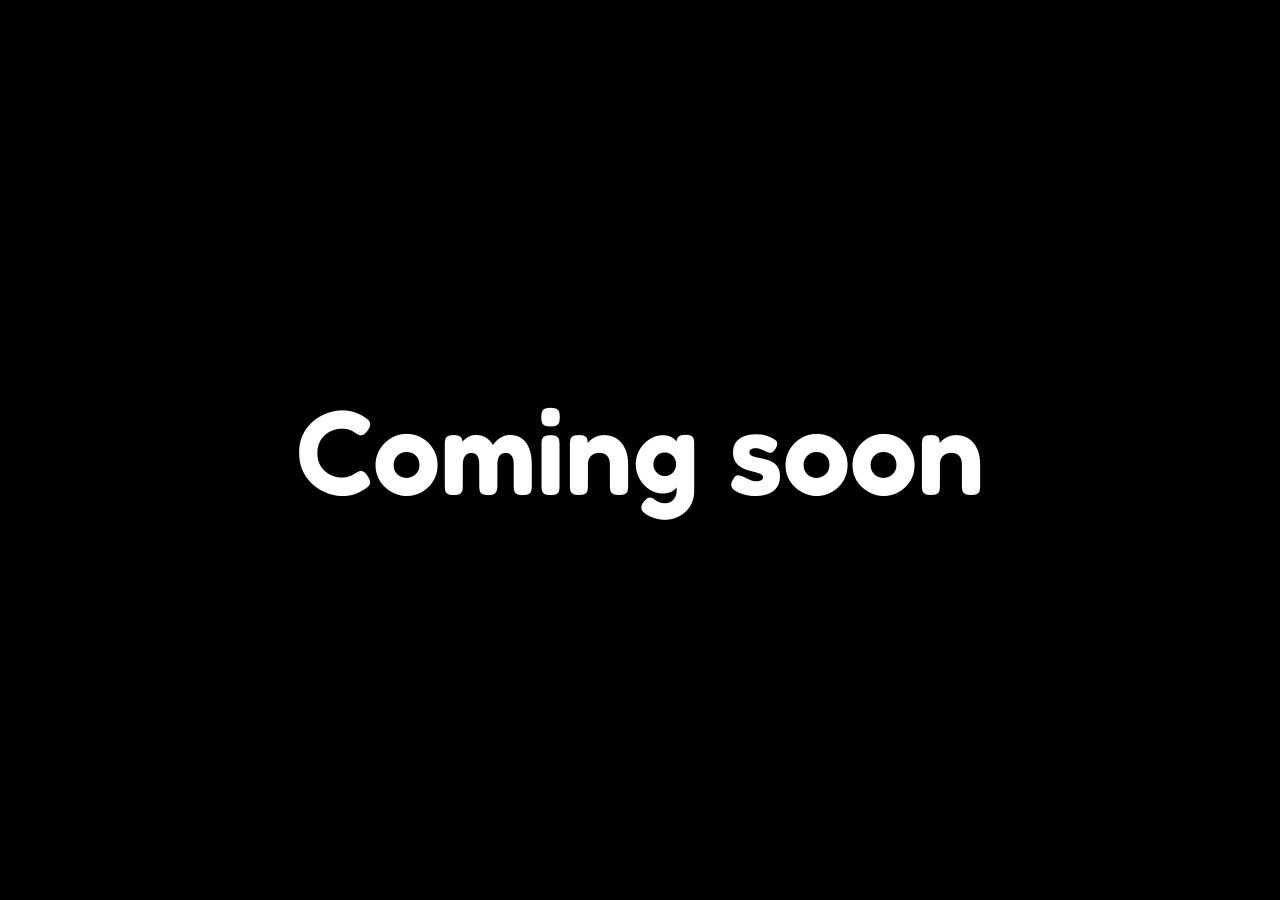
==== index.html @ 3bf6310f "Coming soon page and the privacy policy Co-Authored-By: Claude Opus 5.5 (1M context) <noreply@anthro" ====
<!doctype html>
<html lang="en">
<head>
  <meta charset="utf-8">
  <meta name="viewport" content="width=device-width, initial-scale=1">
  <meta name="robots" content="noindex">
  <title>Coming soon</title>
  <style>
    @font-face { font-family: "Fredoka"; font-weight: 600; font-display: swap; src: url("/fonts/fredoka-600.woff") format("woff"); }
    html, body { height: 100%; margin: 0; }
    body { display: flex; align-items: center; justify-content: center; padding: 16px; box-sizing: border-box; background: #000; color: #fff; }
    h1 { margin: 0; font: 600 clamp(40px, 11vw, 120px)/1.1 "Fredoka", system-ui, -apple-system, sans-serif; text-align: center; }
  </style>
</head>
<body>
  <h1>Coming soon</h1>
</body>
</html>
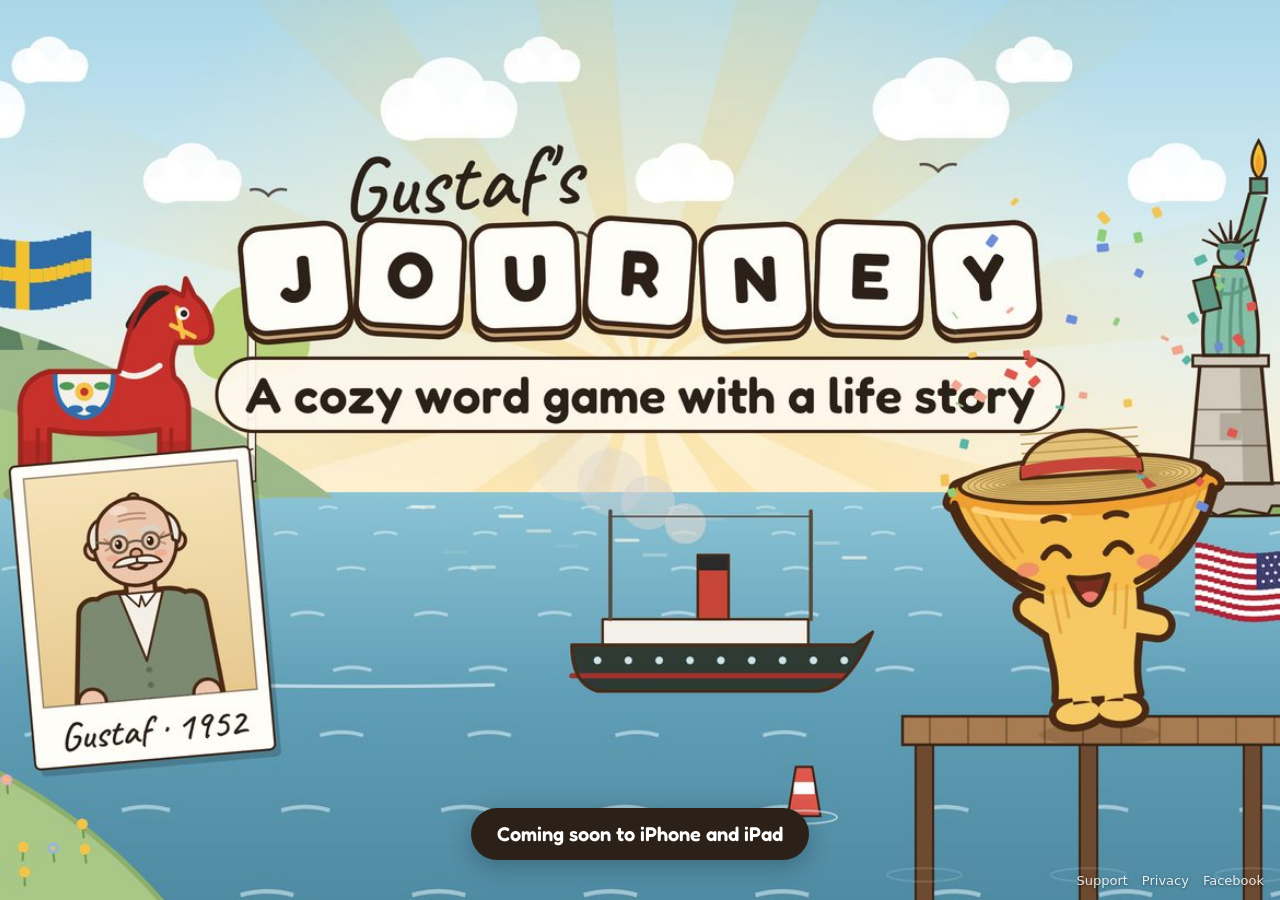
==== commit d9d46b2f: "The real home page, support page and app-ads.txt; open to search engines - Home: the game's world wi" ====
--- a/index.html
+++ b/index.html
@@ -2,17 +2,52 @@
 <html lang="en">
 <head>
   <meta charset="utf-8">
-  <meta name="viewport" content="width=device-width, initial-scale=1">
-  <meta name="robots" content="noindex">
-  <title>Coming soon</title>
+  <meta name="viewport" content="width=device-width, initial-scale=1, viewport-fit=cover">
+  <title>Gustaf's Journey</title>
+  <meta name="description" content="A cozy word game with a life story. Follow Gustaf from Sweden to America, one crossword at a time.">
+  <meta property="og:title" content="Gustaf's Journey">
+  <meta property="og:description" content="A cozy word game with a life story.">
+  <meta property="og:image" content="https://gustafsjourney.com/world-1920.jpg">
+  <meta property="og:url" content="https://gustafsjourney.com/">
+  <meta name="theme-color" content="#A9D6E8">
+  <link rel="icon" type="image/png" href="/favicon.png">
+  <link rel="apple-touch-icon" href="/apple-touch-icon.png">
   <style>
     @font-face { font-family: "Fredoka"; font-weight: 600; font-display: swap; src: url("/fonts/fredoka-600.woff") format("woff"); }
-    html, body { height: 100%; margin: 0; }
-    body { display: flex; align-items: center; justify-content: center; padding: 16px; box-sizing: border-box; background: #000; color: #fff; }
-    h1 { margin: 0; font: 600 clamp(40px, 11vw, 120px)/1.1 "Fredoka", system-ui, -apple-system, sans-serif; text-align: center; }
+    :root { --sky: #A9D6E8; --water: #4F8BA3; }
+    html, body { height: 100%; margin: 0; overflow: hidden; }
+    body { background: linear-gradient(var(--sky) 0%, var(--sky) 30%, var(--water) 70%, var(--water) 100%); font-family: system-ui, -apple-system, sans-serif; }
+    .visually-hidden { position: absolute; width: 1px; height: 1px; overflow: hidden; clip: rect(0 0 0 0); white-space: nowrap; }
+    /* The whole journey in one picture: Sweden, the crossing, New York. It drifts slowly across. */
+    .world { position: absolute; inset: 0; width: 100%; height: 100%; object-fit: cover; object-position: 50% 50%; animation: tour 48s ease-in-out infinite; }
+    @keyframes tour {
+      0%, 18% { object-position: 50% 50%; }
+      38%, 52% { object-position: 88% 50%; }
+      72%, 86% { object-position: 12% 50%; }
+      100% { object-position: 50% 50%; }
+    }
+    .store { position: absolute; left: 50%; bottom: max(32px, calc(env(safe-area-inset-bottom) + 20px)); transform: translateX(-50%); display: block; line-height: 0; border-radius: 12px; box-shadow: 0 6px 24px rgba(0, 0, 0, 0.25); transition: transform 0.2s; }
+    .store:hover { transform: translateX(-50%) scale(1.04); }
+    .store img { height: 60px; width: auto; }
+    /* Until launch day the App Store badge waits in the repo; this pill stands in its place. */
+    .soon { position: absolute; left: 50%; bottom: max(40px, calc(env(safe-area-inset-bottom) + 28px)); transform: translateX(-50%); margin: 0; padding: 14px 26px; border-radius: 999px; background: #2B2118; color: #fff; font: 600 20px/1.2 "Fredoka", system-ui, -apple-system, sans-serif; white-space: nowrap; box-shadow: 0 6px 24px rgba(0, 0, 0, 0.25); }
+    .links { position: absolute; right: 16px; bottom: max(12px, env(safe-area-inset-bottom)); display: flex; gap: 14px; }
+    .links a { color: #fff; font-size: 13px; text-decoration: none; text-shadow: 0 1px 3px rgba(0, 0, 0, 0.5); opacity: 0.85; }
+    .links a:hover { opacity: 1; text-decoration: underline; }
+    /* On a phone held upright, the picture is a band across the middle, sized so the whole title fits, fading into the sky above and the sea below. */
+    @media (max-aspect-ratio: 1/1) {
+      .world { top: 18svh; height: min(64svh, 100vw); inset-inline: 0; bottom: auto; -webkit-mask-image: linear-gradient(transparent, #000 8%, #000 90%, transparent); mask-image: linear-gradient(transparent, #000 8%, #000 90%, transparent); }
+      .soon { font-size: 18px; padding: 12px 22px; }
+      .links { left: 0; right: 0; justify-content: center; }
+    }
+    @media (prefers-reduced-motion: reduce) { .world { animation: none; } }
   </style>
 </head>
 <body>
-  <h1>Coming soon</h1>
+  <h1 class="visually-hidden">Gustaf's Journey: a cozy word game with a life story</h1>
+  <img class="world" src="world-1920.jpg" srcset="world-1920.jpg 1920w, world-3840.jpg 3840w" sizes="(max-aspect-ratio: 1/1) 300vw, 100vw"
+    alt="Gustaf's Journey: Kantis the chanterelle on a New York pier, Gustaf's photograph, a red Dala horse and the Swedish flag, and a steamer crossing to America">
+  <p class="soon">Coming soon to iPhone and iPad</p>
+  <nav class="links"><a href="/support/">Support</a><a href="/privacy/">Privacy</a><a href="https://www.facebook.com/gustafsjourney">Facebook</a></nav>
 </body>
 </html>
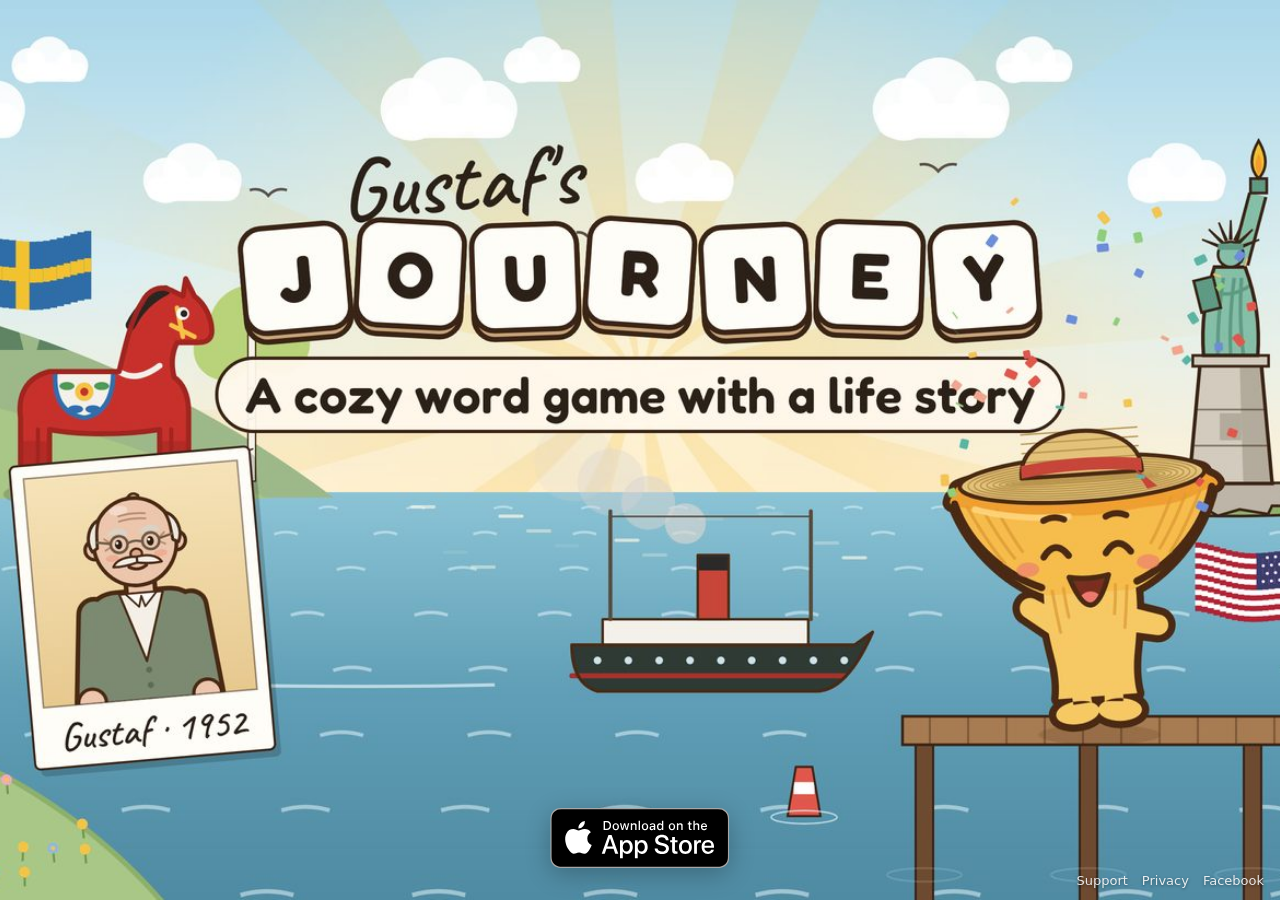
==== commit c78ee5fe: "Launch: App Store badge instead of "Coming soon" Co-Authored-By: Claude Opus 5.5 <noreply@anthropic." ====
--- a/index.html
+++ b/index.html
@@ -10,6 +10,7 @@
   <meta property="og:image" content="https://gustafsjourney.com/world-1920.jpg">
   <meta property="og:url" content="https://gustafsjourney.com/">
   <meta name="theme-color" content="#A9D6E8">
+  <meta name="apple-itunes-app" content="app-id=6825813658">
   <link rel="icon" type="image/png" href="/favicon.png">
   <link rel="apple-touch-icon" href="/apple-touch-icon.png">
   <style>
@@ -18,36 +19,30 @@
     html, body { height: 100%; margin: 0; overflow: hidden; }
     body { background: linear-gradient(var(--sky) 0%, var(--sky) 30%, var(--water) 70%, var(--water) 100%); font-family: system-ui, -apple-system, sans-serif; }
     .visually-hidden { position: absolute; width: 1px; height: 1px; overflow: hidden; clip: rect(0 0 0 0); white-space: nowrap; }
-    /* The whole journey in one picture: Sweden, the crossing, New York. It drifts slowly across. */
-    .world { position: absolute; inset: 0; width: 100%; height: 100%; object-fit: cover; object-position: 50% 50%; animation: tour 48s ease-in-out infinite; }
-    @keyframes tour {
-      0%, 18% { object-position: 50% 50%; }
-      38%, 52% { object-position: 88% 50%; }
-      72%, 86% { object-position: 12% 50%; }
-      100% { object-position: 50% 50%; }
-    }
+    /* The whole journey in one still picture: Sweden, the crossing, New York. The title, Gustaf's
+       photograph and Kantis sit between x 780 and 2960 of its 3840 px, so that part always shows. */
+    .world { position: absolute; inset: 0; width: 100%; height: 100%; object-fit: cover; object-position: 50% 50%; }
     .store { position: absolute; left: 50%; bottom: max(32px, calc(env(safe-area-inset-bottom) + 20px)); transform: translateX(-50%); display: block; line-height: 0; border-radius: 12px; box-shadow: 0 6px 24px rgba(0, 0, 0, 0.25); transition: transform 0.2s; }
     .store:hover { transform: translateX(-50%) scale(1.04); }
     .store img { height: 60px; width: auto; }
-    /* Until launch day the App Store badge waits in the repo; this pill stands in its place. */
-    .soon { position: absolute; left: 50%; bottom: max(40px, calc(env(safe-area-inset-bottom) + 28px)); transform: translateX(-50%); margin: 0; padding: 14px 26px; border-radius: 999px; background: #2B2118; color: #fff; font: 600 20px/1.2 "Fredoka", system-ui, -apple-system, sans-serif; white-space: nowrap; box-shadow: 0 6px 24px rgba(0, 0, 0, 0.25); }
     .links { position: absolute; right: 16px; bottom: max(12px, env(safe-area-inset-bottom)); display: flex; gap: 14px; }
     .links a { color: #fff; font-size: 13px; text-decoration: none; text-shadow: 0 1px 3px rgba(0, 0, 0, 0.5); opacity: 0.85; }
     .links a:hover { opacity: 1; text-decoration: underline; }
-    /* On a phone held upright, the picture is a band across the middle, sized so the whole title fits, fading into the sky above and the sea below. */
-    @media (max-aspect-ratio: 1/1) {
-      .world { top: 18svh; height: min(64svh, 100vw); inset-inline: 0; bottom: auto; -webkit-mask-image: linear-gradient(transparent, #000 8%, #000 90%, transparent); mask-image: linear-gradient(transparent, #000 8%, #000 90%, transparent); }
-      .soon { font-size: 18px; padding: 12px 22px; }
+    /* On narrower screens (phones, upright tablets, 4:3) the picture becomes a band across the middle,
+       just tall enough for that part to fit the width, fading into the sky above and the sea below. */
+    @media (max-aspect-ratio: 132/100) {
+      .world { top: max(12px, calc(50svh - 38vw - 36px)); height: 76vw; inset-inline: 0; bottom: auto; object-position: 47% 50%; -webkit-mask-image: linear-gradient(transparent, #000 8%, #000 90%, transparent); mask-image: linear-gradient(transparent, #000 8%, #000 90%, transparent); }
+      .store { bottom: max(44px, calc(env(safe-area-inset-bottom) + 32px)); }
+      .store img { height: 54px; }
       .links { left: 0; right: 0; justify-content: center; }
     }
-    @media (prefers-reduced-motion: reduce) { .world { animation: none; } }
   </style>
 </head>
 <body>
   <h1 class="visually-hidden">Gustaf's Journey: a cozy word game with a life story</h1>
-  <img class="world" src="world-1920.jpg" srcset="world-1920.jpg 1920w, world-3840.jpg 3840w" sizes="(max-aspect-ratio: 1/1) 300vw, 100vw"
+  <img class="world" src="world-1920.jpg" srcset="world-1920.jpg 1920w, world-3840.jpg 3840w" sizes="(max-aspect-ratio: 132/100) 175vw, 100vw"
     alt="Gustaf's Journey: Kantis the chanterelle on a New York pier, Gustaf's photograph, a red Dala horse and the Swedish flag, and a steamer crossing to America">
-  <p class="soon">Coming soon to iPhone and iPad</p>
+  <a class="store" href="https://apps.apple.com/app/gustafs-journey-word-game/id6825813658"><img src="app-store-badge.svg" alt="Download on the App Store"></a>
   <nav class="links"><a href="/support/">Support</a><a href="/privacy/">Privacy</a><a href="https://www.facebook.com/gustafsjourney">Facebook</a></nav>
 </body>
 </html>
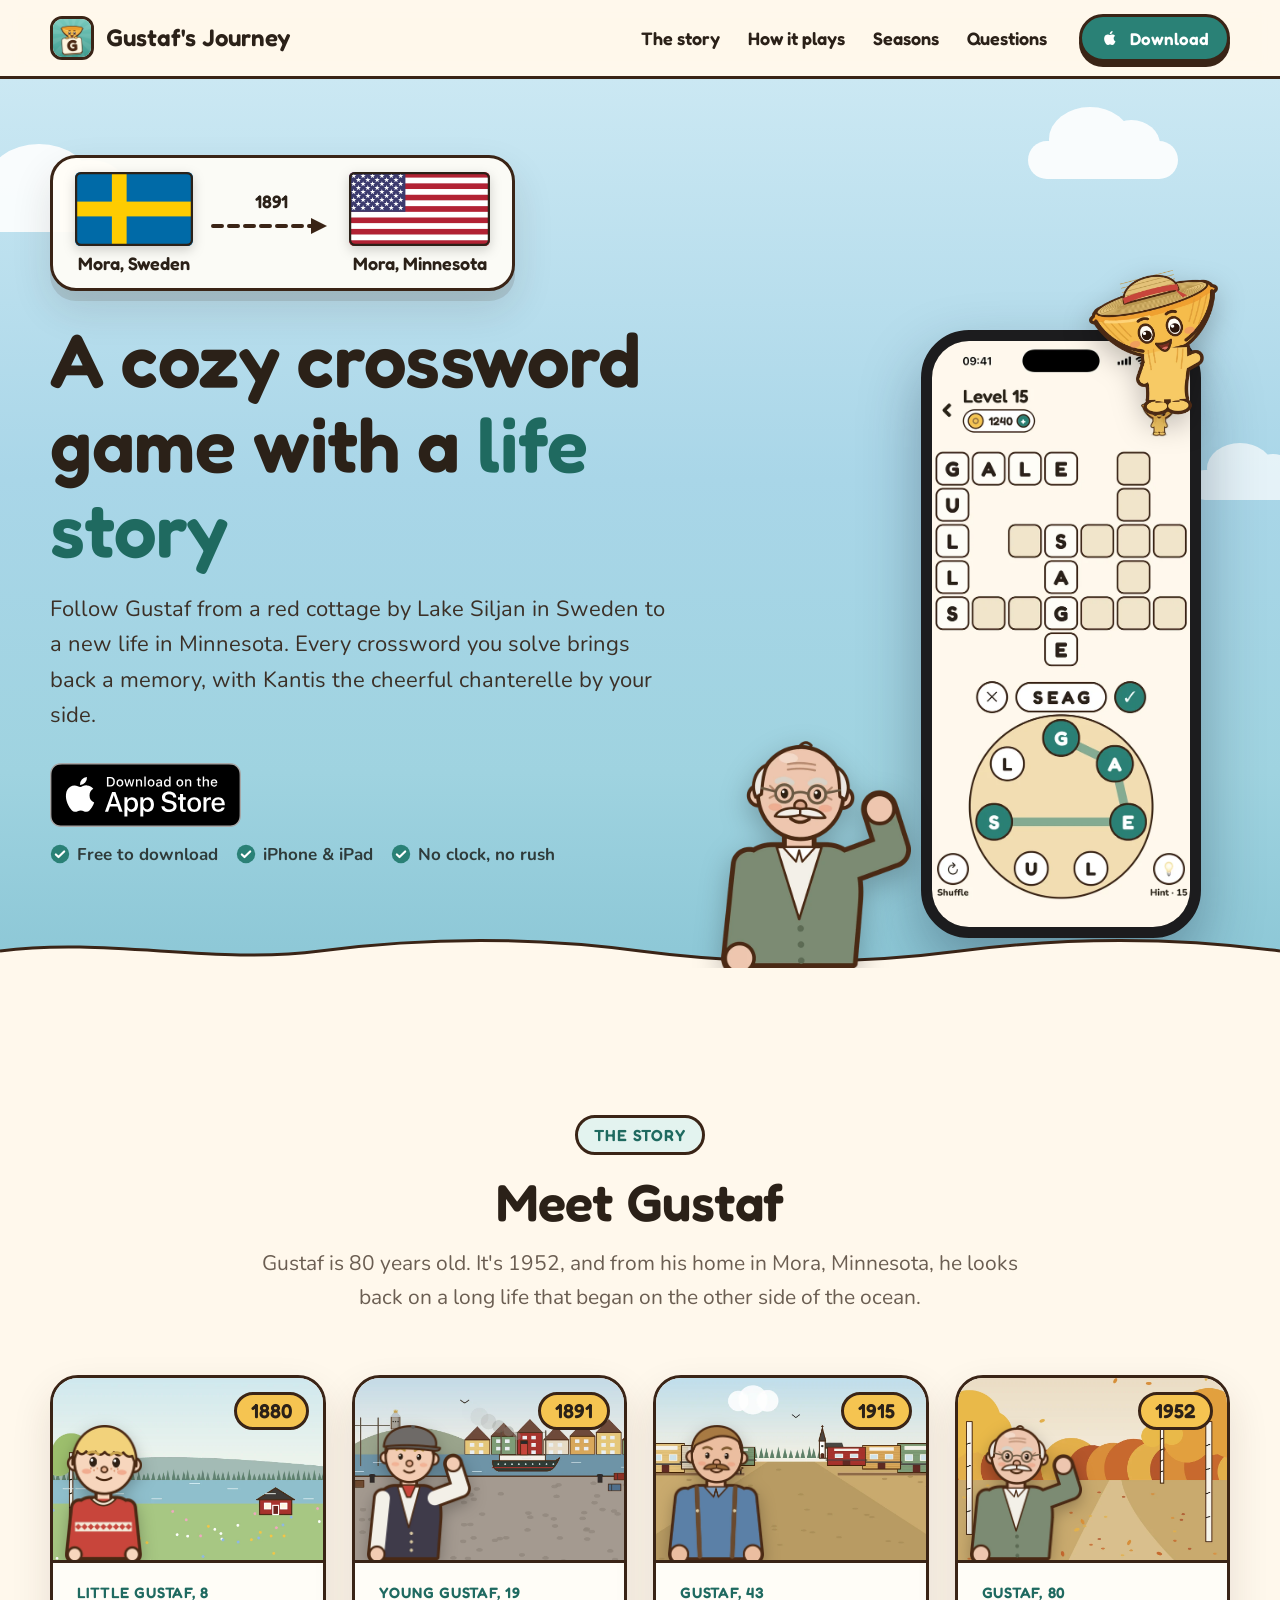
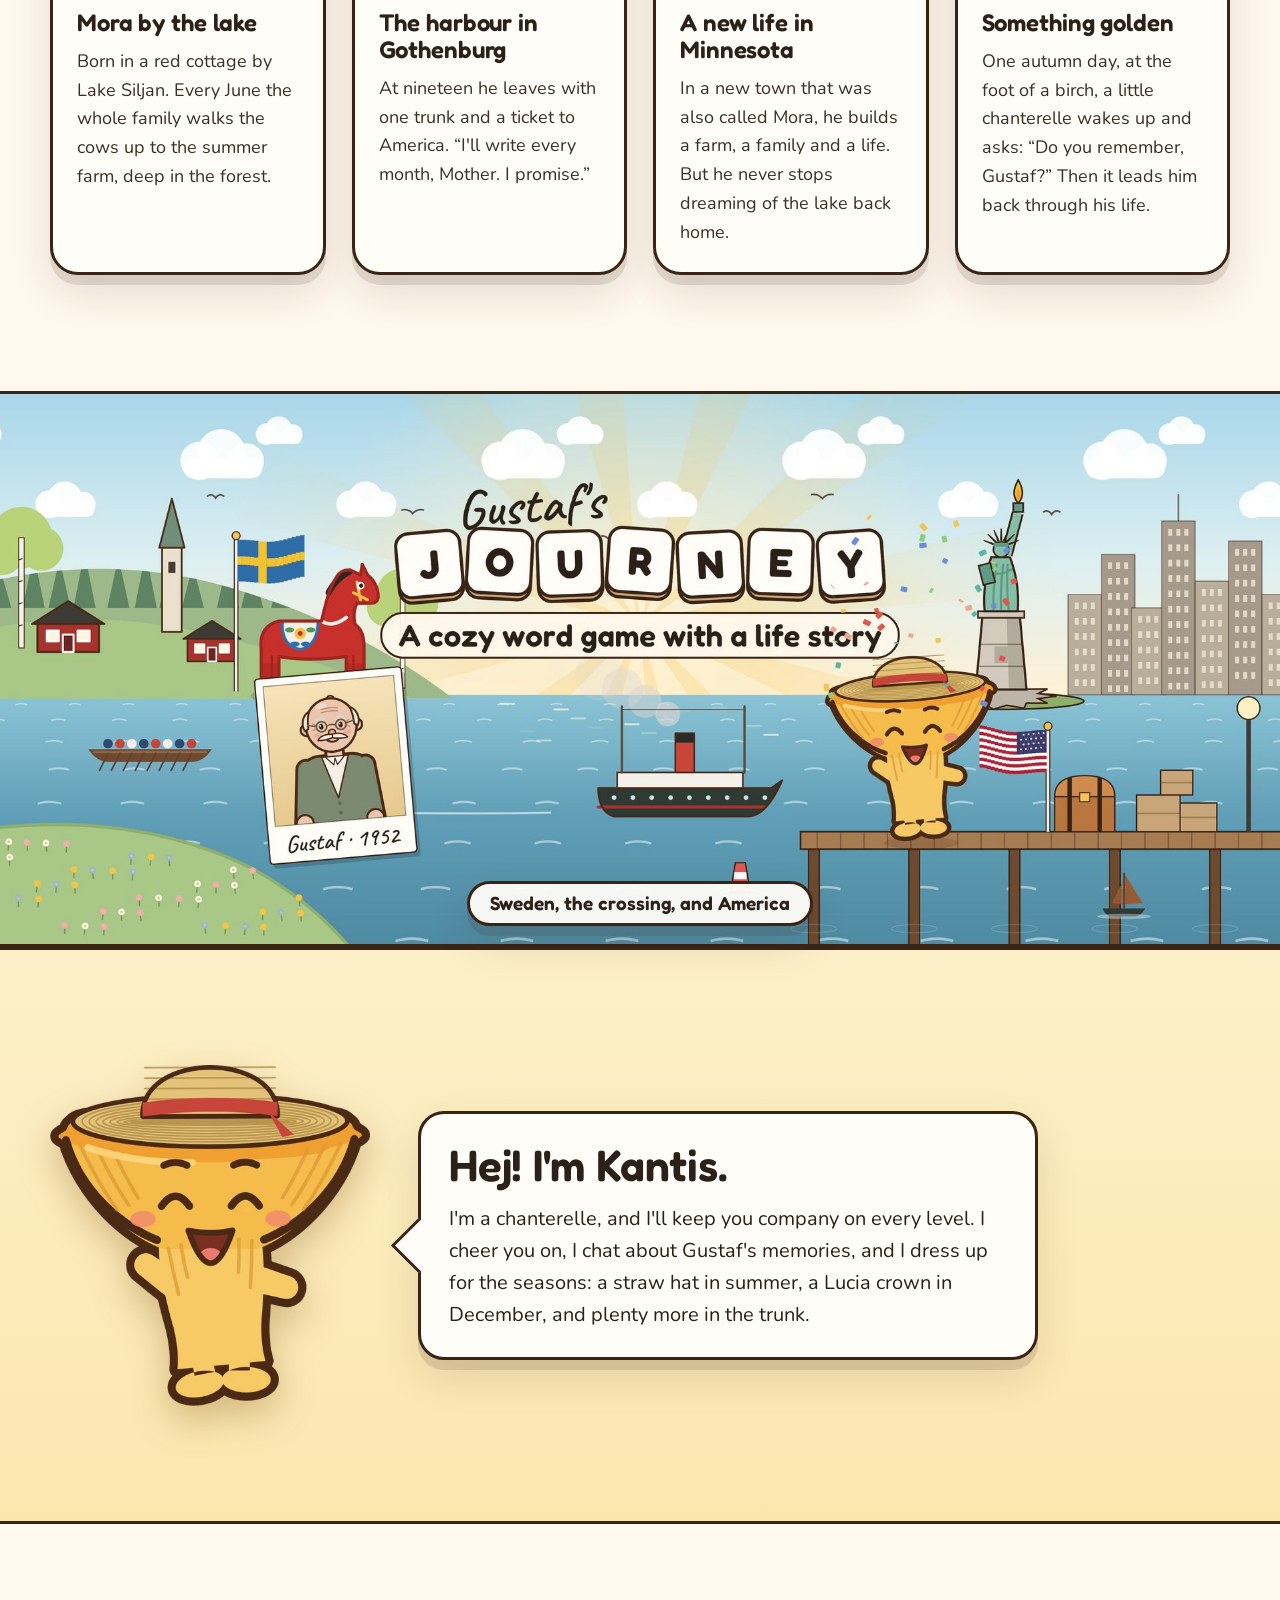
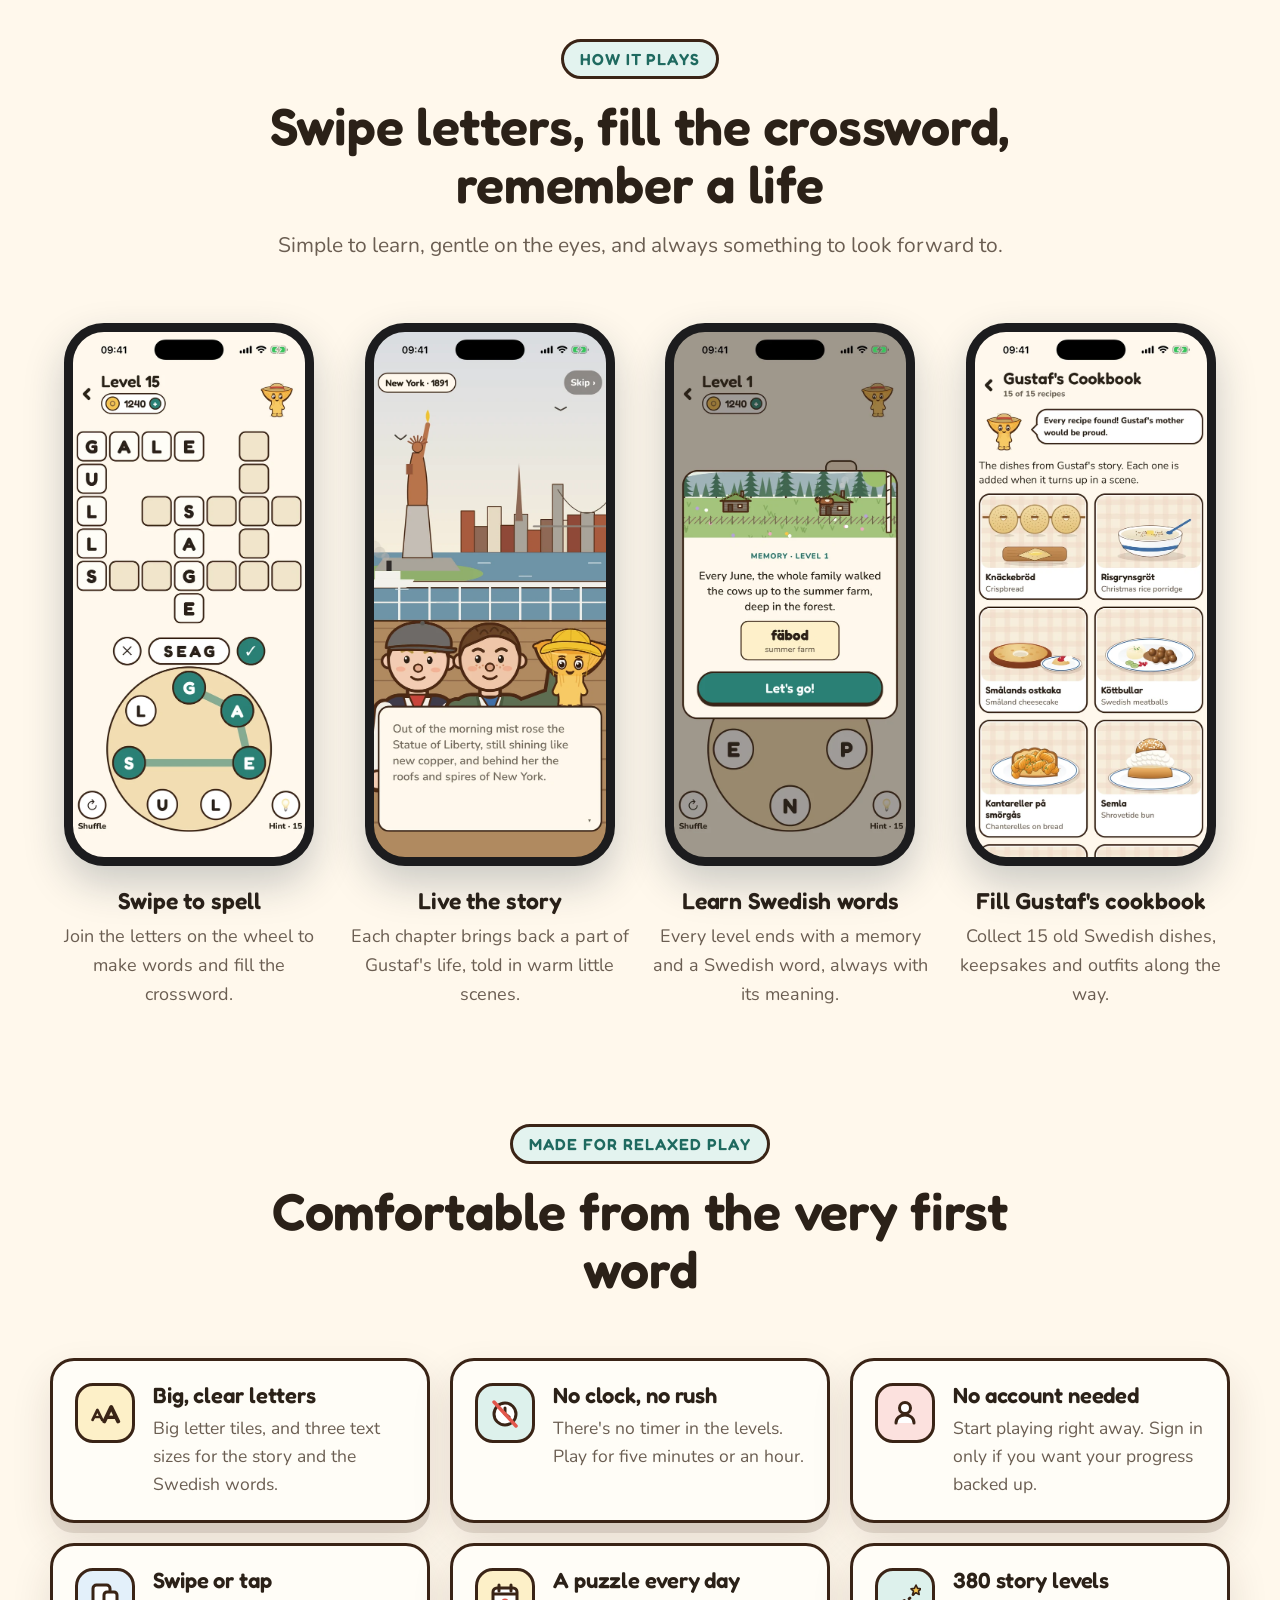
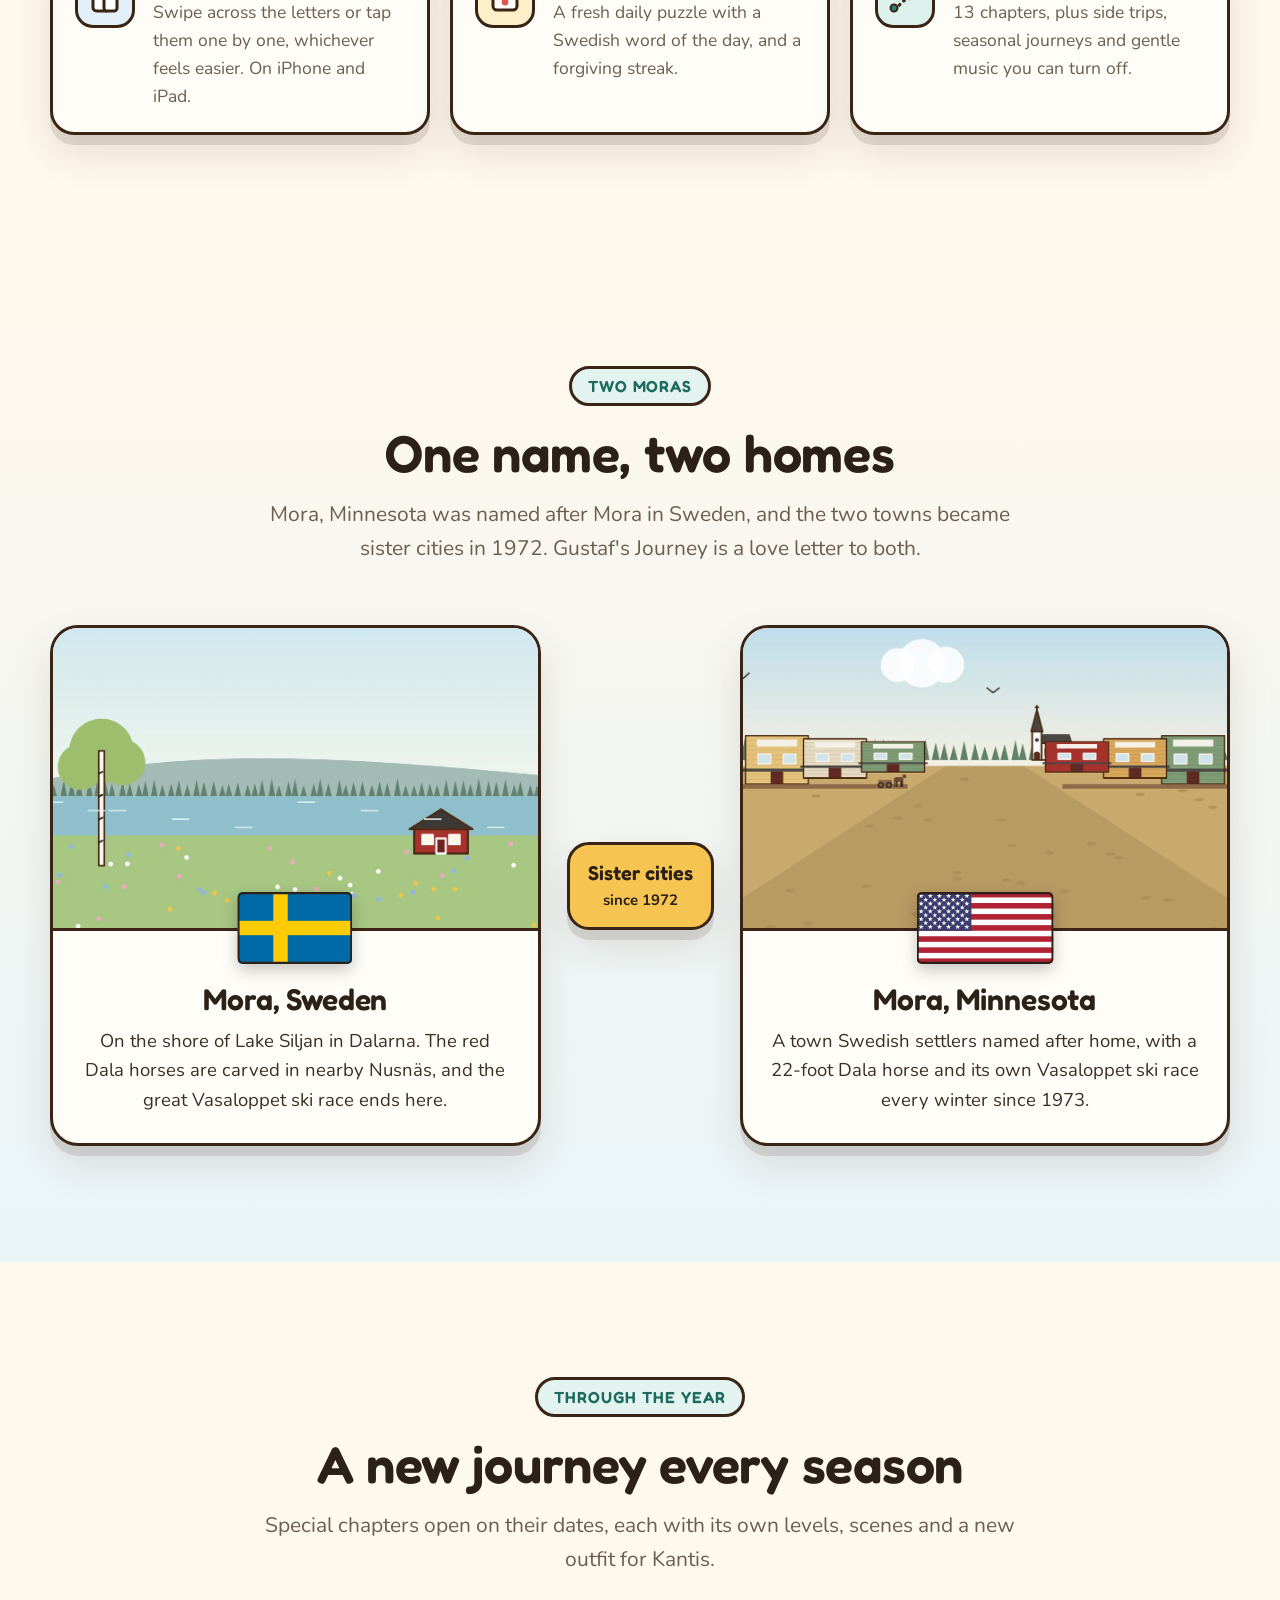
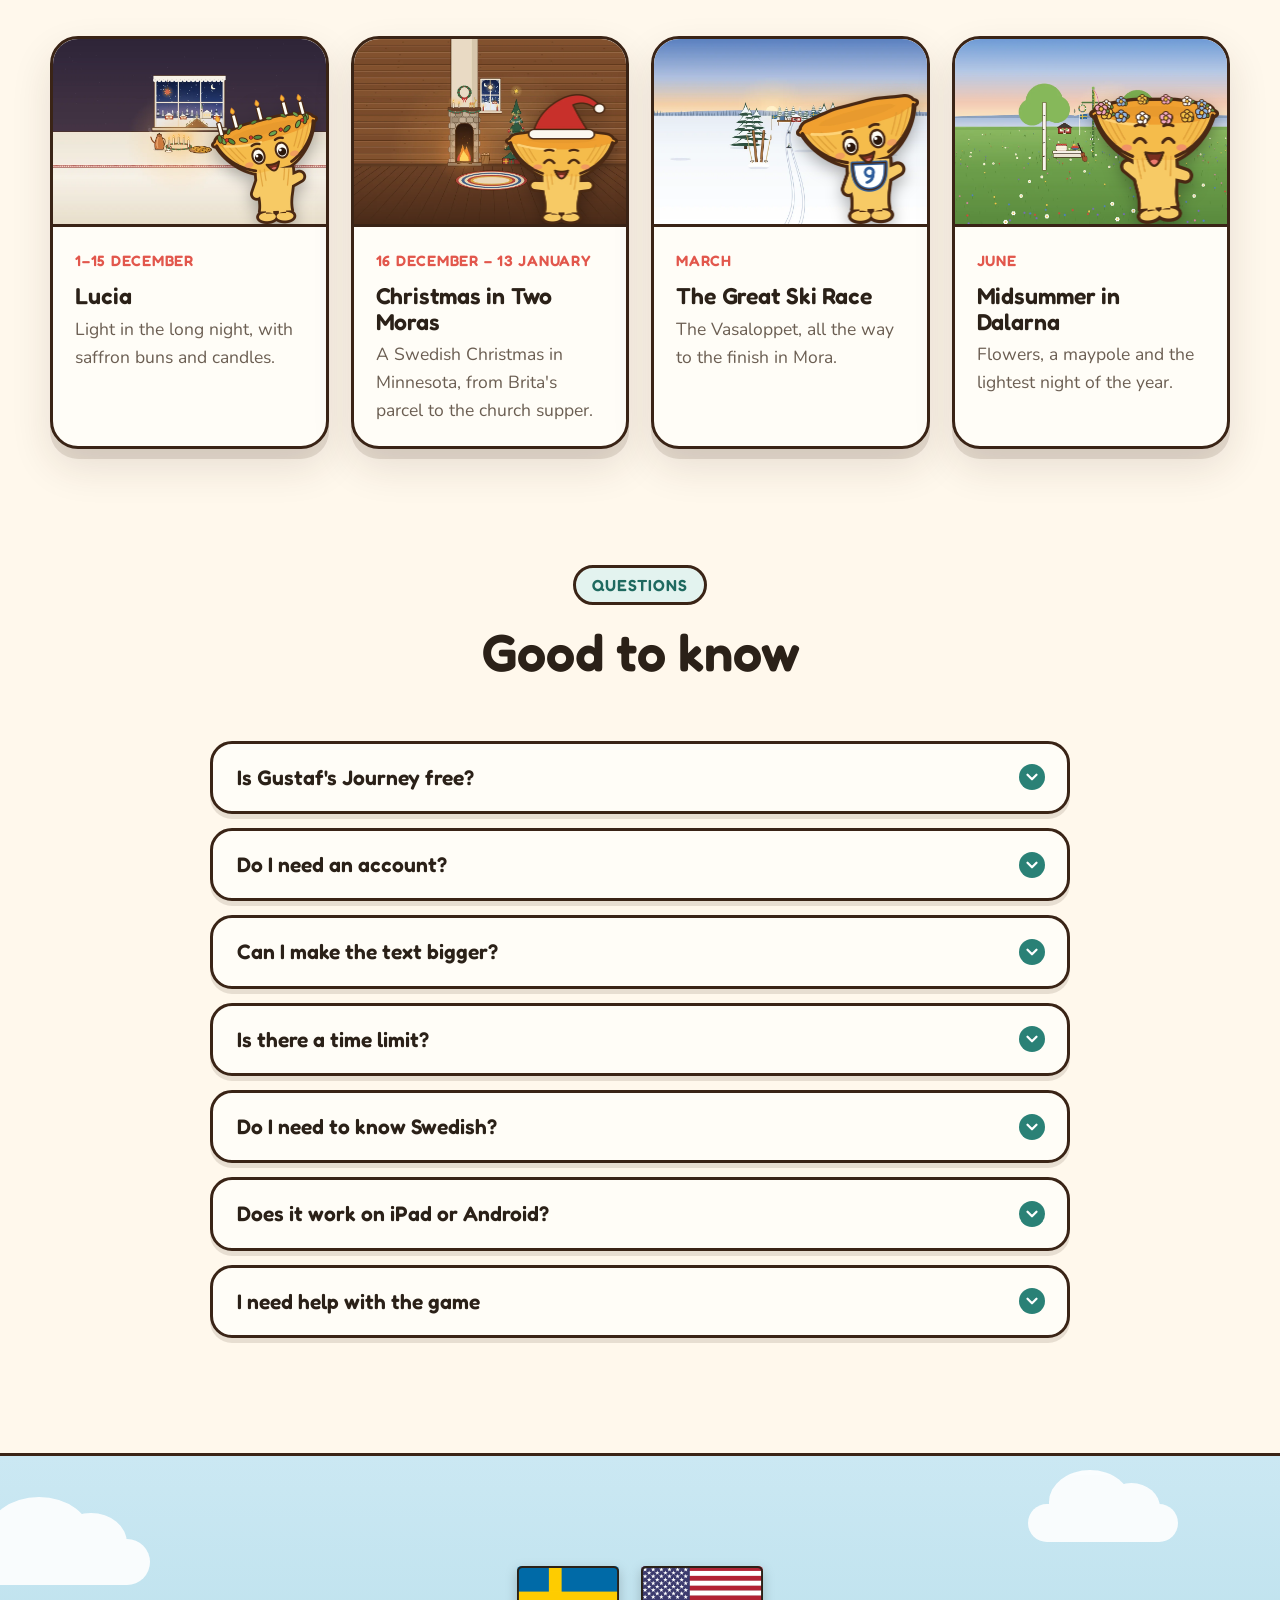
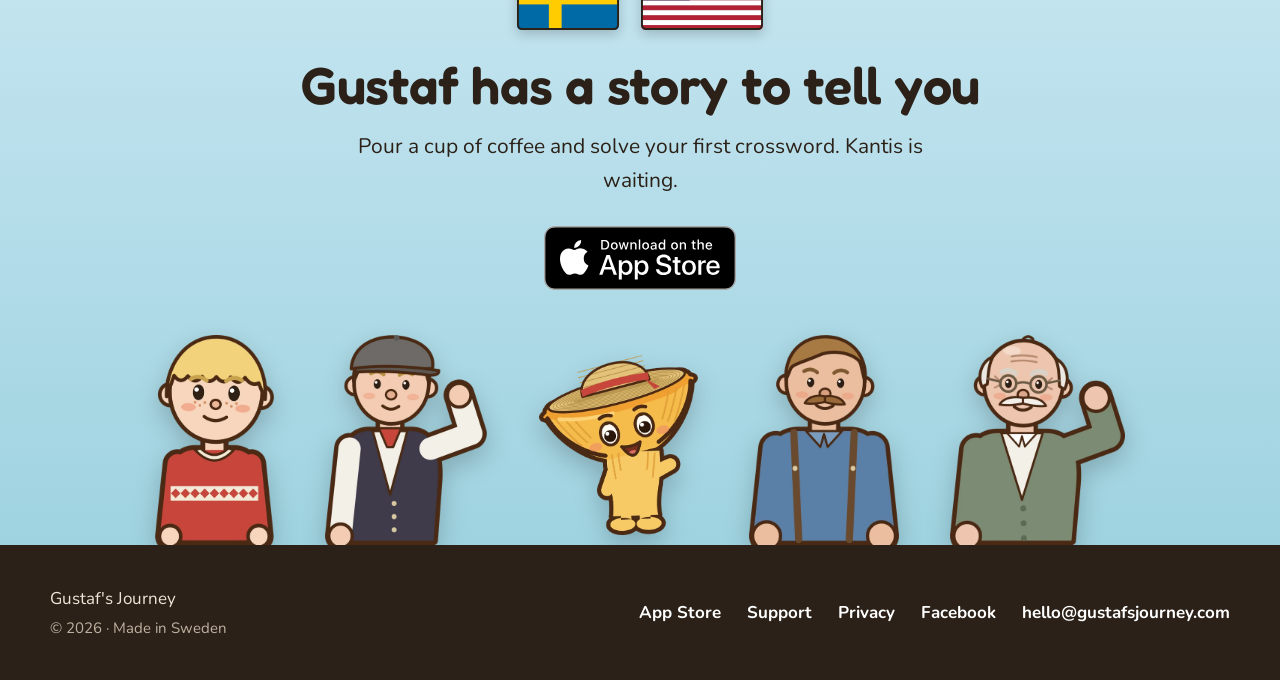
==== commit 3fb7c8d0: "New home page: flags, Gustaf and Kantis, gameplay, FAQ Two Moras, the seasons, structured data, a sh" ====
--- a/index.html
+++ b/index.html
@@ -3,46 +3,456 @@
 <head>
   <meta charset="utf-8">
   <meta name="viewport" content="width=device-width, initial-scale=1, viewport-fit=cover">
-  <title>Gustaf's Journey</title>
-  <meta name="description" content="A cozy word game with a life story. Follow Gustaf from Sweden to America, one crossword at a time.">
-  <meta property="og:title" content="Gustaf's Journey">
-  <meta property="og:description" content="A cozy word game with a life story.">
-  <meta property="og:image" content="https://gustafsjourney.com/world-1920.jpg">
-  <meta property="og:url" content="https://gustafsjourney.com/">
+  <title>Gustaf's Journey – A cozy crossword game with a life story</title>
+  <meta name="description" content="A cozy word game for iPhone and iPad. Follow Gustaf from Mora, Sweden to Mora, Minnesota: every crossword you solve brings back a memory. Big letters, no clock.">
+  <link rel="canonical" href="https://gustafsjourney.com/">
   <meta name="theme-color" content="#A9D6E8">
   <meta name="apple-itunes-app" content="app-id=6825813658">
-  <link rel="icon" type="image/png" href="/favicon.png">
-  <link rel="apple-touch-icon" href="/apple-touch-icon.png">
+  <meta property="og:type" content="website">
+  <meta property="og:site_name" content="Gustaf's Journey">
+  <meta property="og:title" content="Gustaf's Journey – A cozy crossword game with a life story">
+  <meta property="og:description" content="From Mora, Sweden to Mora, Minnesota. Every crossword you solve brings back a memory. For iPhone and iPad.">
+  <meta property="og:url" content="https://gustafsjourney.com/">
+  <meta property="og:image" content="https://gustafsjourney.com/img/og.jpg">
+  <meta property="og:image:width" content="1200">
+  <meta property="og:image:height" content="630">
+  <meta name="twitter:card" content="summary_large_image">
+  <link rel="icon" type="image/png" href="favicon.png">
+  <link rel="apple-touch-icon" href="apple-touch-icon.png">
+  <link rel="preload" href="fonts/fredoka-600.woff" as="font" type="font/woff" crossorigin>
+  <script type="application/ld+json">
+  {
+    "@context": "https://schema.org",
+    "@type": ["VideoGame", "MobileApplication"],
+    "name": "Gustaf's Journey: Word Game",
+    "alternateName": "Gustaf's Journey",
+    "description": "A cozy crossword game with a life story. Follow Gustaf, a Swedish emigrant, from a farm by Lake Siljan in Mora, Sweden to a new life in Mora, Minnesota. Every crossword brings back a memory.",
+    "url": "https://gustafsjourney.com/",
+    "image": "https://gustafsjourney.com/img/og.jpg",
+    "operatingSystem": "iOS",
+    "applicationCategory": "GameApplication",
+    "genre": ["Word game", "Crossword", "Puzzle"],
+    "gamePlatform": ["iPhone", "iPad"],
+    "inLanguage": "en",
+    "installUrl": "https://apps.apple.com/app/gustafs-journey-word-game/id6825813658",
+    "offers": { "@type": "Offer", "price": "0", "priceCurrency": "USD" },
+    "sameAs": ["https://apps.apple.com/app/gustafs-journey-word-game/id6825813658", "https://www.facebook.com/gustafsjourney"]
+  }
+  </script>
+  <script type="application/ld+json">
+  {
+    "@context": "https://schema.org",
+    "@type": "FAQPage",
+    "mainEntity": [
+      { "@type": "Question", "name": "Is Gustaf's Journey free?", "acceptedAnswer": { "@type": "Answer", "text": "Yes, it's free to download and play. After the first 20 levels, a short ad appears between some levels. An optional Pro subscription removes those ads and adds 3 free hints a day. Coin packs are optional too." } },
+      { "@type": "Question", "name": "Do I need an account?", "acceptedAnswer": { "@type": "Answer", "text": "No. You can start playing right away. If you like, sign in with Apple or Google to keep your progress safe and carry it to another iPhone or iPad." } },
+      { "@type": "Question", "name": "Can I make the text bigger?", "acceptedAnswer": { "@type": "Answer", "text": "Yes. Settings has three text sizes (Normal, Large and Larger) for the story, the memory cards and the Swedish words, and the game follows your iPhone's own text size too. The crossword letters are big from the start." } },
+      { "@type": "Question", "name": "Is there a time limit?", "acceptedAnswer": { "@type": "Answer", "text": "No. There's no clock in the levels, so you can take as long as you like." } },
+      { "@type": "Question", "name": "Do I need to know Swedish?", "acceptedAnswer": { "@type": "Answer", "text": "Not at all. The game is in English. Along the way you'll pick up Swedish words, each with its English meaning." } },
+      { "@type": "Question", "name": "Does it work on iPad or Android?", "acceptedAnswer": { "@type": "Answer", "text": "It's made for iPhone and iPad. There's no Android version yet." } }
+    ]
+  }
+  </script>
   <style>
-    @font-face { font-family: "Fredoka"; font-weight: 600; font-display: swap; src: url("/fonts/fredoka-600.woff") format("woff"); }
-    :root { --sky: #A9D6E8; --water: #4F8BA3; }
-    html, body { height: 100%; margin: 0; overflow: hidden; }
-    body { background: linear-gradient(var(--sky) 0%, var(--sky) 30%, var(--water) 70%, var(--water) 100%); font-family: system-ui, -apple-system, sans-serif; }
+    @font-face { font-family: "Fredoka"; font-weight: 600; font-display: swap; src: url("fonts/fredoka-600.woff") format("woff"); }
+    @font-face { font-family: "Nunito"; font-weight: 400; font-display: swap; src: url("fonts/nunito-400.woff") format("woff"); }
+    @font-face { font-family: "Nunito"; font-weight: 700; font-display: swap; src: url("fonts/nunito-700.woff") format("woff"); }
+    :root {
+      --bg: #FFF8EC; --paper: #FFFDF7; --ink: #2B2118; --muted: #6B5E52; --line: #EADBC4; --outline: #3A2416;
+      --sky: #A9D6E8; --sky-light: #CBE8F3; --sea: #9FD3E0; --sea-deep: #4F8BA3; --teal: #2A8176; --teal-dark: #1F6A60;
+      --coral: #E2574C; --sun: #F5C451; --sun-soft: #FDF0C8; --meadow: #A9C786; --sand: #F3DDB3;
+      --radius: 28px; --shadow: 0 10px 0 rgba(58, 36, 22, .12), 0 18px 40px rgba(58, 36, 22, .12);
+    }
+    * { box-sizing: border-box; }
+    html { scroll-behavior: smooth; -webkit-text-size-adjust: 100%; }
+    body { margin: 0; background: var(--bg); color: var(--ink); font: 400 19px/1.6 "Nunito", system-ui, -apple-system, sans-serif; overflow-x: hidden; }
+    img { display: block; max-width: 100%; height: auto; }
+    a { color: var(--teal-dark); }
+    h1, h2, h3 { font-family: "Fredoka", system-ui, sans-serif; font-weight: 600; line-height: 1.12; margin: 0; letter-spacing: -.005em; }
+    h2 { font-size: clamp(32px, 4.6vw, 52px); }
+    h3 { font-size: 26px; }
+    p { margin: 0; }
+    .wrap { width: min(1180px, 100% - 40px); margin-inline: auto; }
+    .eyebrow { display: inline-block; font: 600 16px/1 "Fredoka", sans-serif; letter-spacing: .06em; text-transform: uppercase; color: var(--teal-dark); background: #E3F3EF; border: 3px solid var(--outline); border-radius: 999px; padding: 9px 16px; margin-bottom: 18px; }
+    .section { padding: clamp(64px, 9vw, 120px) 0; }
+    .section-head { text-align: center; max-width: 760px; margin: 0 auto clamp(36px, 5vw, 60px); }
+    .section-head p { margin-top: 16px; font-size: 21px; color: var(--muted); }
     .visually-hidden { position: absolute; width: 1px; height: 1px; overflow: hidden; clip: rect(0 0 0 0); white-space: nowrap; }
-    /* The whole journey in one still picture: Sweden, the crossing, New York. The title, Gustaf's
-       photograph and Kantis sit between x 780 and 2960 of its 3840 px, so that part always shows. */
-    .world { position: absolute; inset: 0; width: 100%; height: 100%; object-fit: cover; object-position: 50% 50%; }
-    .store { position: absolute; left: 50%; bottom: max(32px, calc(env(safe-area-inset-bottom) + 20px)); transform: translateX(-50%); display: block; line-height: 0; border-radius: 12px; box-shadow: 0 6px 24px rgba(0, 0, 0, 0.25); transition: transform 0.2s; }
-    .store:hover { transform: translateX(-50%) scale(1.04); }
-    .store img { height: 60px; width: auto; }
-    .links { position: absolute; right: 16px; bottom: max(12px, env(safe-area-inset-bottom)); display: flex; gap: 14px; }
-    .links a { color: #fff; font-size: 13px; text-decoration: none; text-shadow: 0 1px 3px rgba(0, 0, 0, 0.5); opacity: 0.85; }
-    .links a:hover { opacity: 1; text-decoration: underline; }
-    /* On narrower screens (phones, upright tablets, 4:3) the picture becomes a band across the middle,
-       just tall enough for that part to fit the width, fading into the sky above and the sea below. */
-    @media (max-aspect-ratio: 132/100) {
-      .world { top: max(12px, calc(50svh - 38vw - 36px)); height: 76vw; inset-inline: 0; bottom: auto; object-position: 47% 50%; -webkit-mask-image: linear-gradient(transparent, #000 8%, #000 90%, transparent); mask-image: linear-gradient(transparent, #000 8%, #000 90%, transparent); }
-      .store { bottom: max(44px, calc(env(safe-area-inset-bottom) + 32px)); }
-      .store img { height: 54px; }
-      .links { left: 0; right: 0; justify-content: center; }
+
+    /* Buttons */
+    .store-badge { display: inline-block; line-height: 0; border-radius: 14px; transition: transform .2s; }
+    .store-badge img { height: 64px; width: auto; }
+    .store-badge:hover { transform: translateY(-2px) scale(1.03); }
+    .store-badge:focus-visible, .btn:focus-visible { outline: 4px solid var(--coral); outline-offset: 4px; }
+    .btn { display: inline-flex; align-items: center; gap: 10px; font: 600 19px/1 "Fredoka", sans-serif; text-decoration: none; color: #fff; background: var(--teal); border: 3px solid var(--outline); border-radius: 999px; padding: 13px 22px; box-shadow: 0 5px 0 var(--outline); transition: transform .15s, box-shadow .15s; white-space: nowrap; }
+    .btn:hover { transform: translateY(2px); box-shadow: 0 3px 0 var(--outline); }
+    .btn svg { width: 20px; height: 20px; fill: currentColor; }
+
+    /* Nav */
+    .nav { position: sticky; top: 0; z-index: 20; background: rgba(255, 248, 236, .92); backdrop-filter: saturate(1.4) blur(10px); -webkit-backdrop-filter: saturate(1.4) blur(10px); border-bottom: 3px solid var(--outline); }
+    .nav .wrap { display: flex; align-items: center; gap: 24px; height: 76px; }
+    .brand { display: flex; align-items: center; gap: 12px; text-decoration: none; color: var(--ink); font: 600 24px/1 "Fredoka", sans-serif; }
+    .brand img { width: 44px; height: 44px; border-radius: 12px; border: 3px solid var(--outline); }
+    .nav-links { display: none; gap: 28px; margin-left: auto; }
+    .nav-links a { color: var(--ink); text-decoration: none; font: 600 18px/1 "Fredoka", sans-serif; }
+    .nav-links a:hover { color: var(--teal-dark); }
+    .nav .btn { margin-left: auto; padding: 11px 18px; font-size: 17px; }
+    @media (min-width: 980px) { .nav-links { display: flex; } .nav .btn { margin-left: 8px; } }
+
+    /* Hero */
+    .hero { position: relative; overflow: hidden; background: linear-gradient(#CBE8F3 0%, #A9D6E8 45%, #9FD3E0 78%, #8CC7D6 100%); padding: clamp(36px, 6vw, 76px) 0 0; }
+    .cloud { position: absolute; background: #fff; border-radius: 999px; opacity: .9; }
+    .cloud::before, .cloud::after { content: ""; position: absolute; background: #fff; border-radius: 50%; }
+    .cloud::before { width: 55%; height: 170%; left: 14%; bottom: 20%; }
+    .cloud::after { width: 38%; height: 130%; right: 12%; bottom: 25%; }
+    .c1 { width: 190px; height: 46px; top: 12%; left: -40px; }
+    .c2 { width: 150px; height: 38px; top: 7%; right: 8%; }
+    .c3 { width: 120px; height: 30px; top: 44%; right: -30px; opacity: .7; }
+    .hero-grid { position: relative; display: grid; gap: 24px; align-items: end; }
+    .hero-copy { text-align: center; padding-bottom: 8px; }
+    .journey { display: inline-flex; align-items: center; gap: clamp(10px, 2vw, 18px); background: rgba(255, 253, 247, .94); border: 3px solid var(--outline); border-radius: 26px; padding: 14px clamp(14px, 2.4vw, 22px); box-shadow: var(--shadow); margin-bottom: 26px; }
+    .place { display: flex; flex-direction: column; align-items: center; gap: 8px; font: 600 clamp(15px, 1.7vw, 18px)/1.1 "Fredoka", sans-serif; white-space: nowrap; }
+    .place img { height: clamp(48px, 7vw, 74px); width: auto; filter: drop-shadow(0 4px 6px rgba(0,0,0,.18)); }
+    .route { display: flex; flex-direction: column; align-items: center; gap: 6px; margin-top: -18px; font: 600 clamp(15px, 1.7vw, 18px)/1 "Fredoka", sans-serif; }
+    .route svg { width: clamp(64px, 10vw, 120px); height: 20px; }
+    .hero h1 { font-size: clamp(40px, 6.4vw, 76px); }
+    .hero h1 em { font-style: normal; color: var(--teal-dark); }
+    .hero .lead { margin: 20px auto 0; max-width: 34em; font-size: clamp(19px, 2vw, 22px); color: #3B3027; }
+    .cta { margin-top: 30px; display: flex; flex-direction: column; align-items: center; gap: 14px; }
+    .ticks { display: flex; flex-wrap: wrap; justify-content: center; gap: 8px 18px; list-style: none; padding: 0; margin: 0; font-weight: 700; font-size: 17px; color: #2F3B3A; }
+    .ticks li { display: flex; align-items: center; gap: 7px; }
+    .ticks svg { width: 20px; height: 20px; flex: none; }
+    .stage { --pw: clamp(200px, 52vw, 280px); --gw: clamp(128px, 34vw, 190px); position: relative; height: calc(var(--pw) * 2.173 + 60px); }
+    .stage .phone { left: calc(50% - (var(--gw) + 10px + var(--pw)) / 2 + var(--gw) + 10px); top: 60px; transform: none; width: var(--pw); border-width: clamp(8px, 2.6vw, 11px); border-radius: clamp(34px, 9vw, 48px); }
+    .phone { position: absolute; aspect-ratio: 640 / 1391; border: 12px solid #1C1C1E; border-radius: 52px; overflow: hidden; background: #000; box-shadow: 0 28px 60px rgba(20, 40, 60, .35); }
+    .phone img { width: 100%; height: 100%; object-fit: cover; }
+    .hero .gustaf { position: absolute; left: calc(50% - (var(--gw) + 10px + var(--pw)) / 2); bottom: -30px; width: var(--gw); filter: drop-shadow(0 10px 14px rgba(0,0,0,.25)); z-index: 2; }
+    .hero .kantis { position: absolute; left: calc(50% - (var(--gw) + 10px + var(--pw)) / 2 + var(--gw) + 10px + var(--pw) * .6); top: 0; width: calc(var(--pw) * .46); filter: drop-shadow(0 10px 14px rgba(0,0,0,.25)); z-index: 2; animation: bob 3.6s ease-in-out infinite; transform-origin: 50% 100%; }
+    @keyframes bob { 0%, 100% { transform: translateY(0) rotate(-3deg); } 50% { transform: translateY(-6px) rotate(3deg); } }
+    @media (prefers-reduced-motion: reduce) { .hero .kantis { animation: none; } html { scroll-behavior: auto; } }
+    .hero { padding-bottom: 30px; }
+    @media (min-width: 1100px) {
+      .hero-grid { grid-template-columns: 1.08fr .92fr; gap: 10px; }
+      .hero-copy { text-align: left; padding-bottom: 70px; }
+      .hero .lead { margin-left: 0; }
+      .cta { align-items: flex-start; }
+      .ticks { justify-content: flex-start; }
+      .stage { --pw: 280px; --gw: 190px; }
     }
+    .shore { position: relative; height: 34px; margin-top: -2px; background: var(--bg); }
+    .shore svg { position: absolute; left: 0; right: 0; top: -33px; width: 100%; height: 36px; }
+
+    /* Panorama */
+    .panorama { margin: 0; position: relative; border-top: 3px solid var(--outline); border-bottom: 3px solid var(--outline); background: var(--sky); }
+    .panorama img { width: 100%; height: clamp(260px, 43vw, 640px); object-fit: cover; object-position: 50% 50%; }
+    .panorama figcaption { position: absolute; left: 50%; bottom: 18px; transform: translateX(-50%); background: rgba(255, 253, 247, .95); border: 3px solid var(--outline); border-radius: 999px; padding: 8px 20px; font: 600 clamp(15px, 1.8vw, 19px)/1.2 "Fredoka", sans-serif; white-space: nowrap; box-shadow: var(--shadow); }
+
+    /* Story chapters */
+    .chapters { display: grid; gap: 26px; grid-template-columns: 1fr; }
+    @media (min-width: 700px) { .chapters { grid-template-columns: 1fr 1fr; } }
+    @media (min-width: 1100px) { .chapters { grid-template-columns: repeat(4, 1fr); } }
+    .chapter { background: var(--paper); border: 3px solid var(--outline); border-radius: var(--radius); overflow: hidden; box-shadow: var(--shadow); display: flex; flex-direction: column; }
+    .chapter .scene { position: relative; aspect-ratio: 16 / 11; overflow: hidden; border-bottom: 3px solid var(--outline); }
+    .chapter .scene > img:first-child { width: 100%; height: 100%; object-fit: cover; }
+    .chapter .who { position: absolute; left: 12px; bottom: 0; height: 74%; width: auto; filter: drop-shadow(0 6px 8px rgba(0,0,0,.25)); }
+    .year { position: absolute; top: 14px; right: 14px; background: var(--sun); border: 3px solid var(--outline); border-radius: 999px; padding: 6px 14px; font: 600 20px/1 "Fredoka", sans-serif; }
+    .chapter .body { padding: 22px 24px 26px; }
+    .chapter h3 { font-size: 24px; }
+    .chapter .age { display: block; font: 600 15px/1 "Fredoka", sans-serif; color: var(--teal-dark); text-transform: uppercase; letter-spacing: .05em; margin-bottom: 10px; }
+    .chapter p { margin-top: 10px; font-size: 18px; color: #3B3027; }
+
+    /* Kantis */
+    .kantis-band { background: linear-gradient(#FDF0C8, #FBE6AE); border-top: 3px solid var(--outline); border-bottom: 3px solid var(--outline); }
+    .kantis-grid { display: grid; gap: 28px; align-items: center; justify-items: center; text-align: center; }
+    .kantis-grid img { width: clamp(200px, 40vw, 320px); filter: drop-shadow(0 14px 18px rgba(120, 70, 0, .3)); }
+    .bubble { position: relative; background: var(--paper); border: 3px solid var(--outline); border-radius: 26px; padding: 26px 28px; box-shadow: var(--shadow); max-width: 620px; text-align: left; }
+    .bubble h2 { font-size: clamp(30px, 4vw, 44px); }
+    .bubble p { margin-top: 14px; font-size: 20px; }
+    @media (min-width: 860px) {
+      .kantis-grid { grid-template-columns: auto 1fr; justify-items: start; gap: 48px; }
+      .bubble::before { content: ""; position: absolute; left: -22px; top: 46%; width: 36px; height: 36px; background: var(--paper); border-left: 3px solid var(--outline); border-bottom: 3px solid var(--outline); transform: rotate(45deg); }
+    }
+
+    /* How it plays */
+    .plays { display: grid; gap: 34px 22px; grid-template-columns: repeat(2, 1fr); }
+    @media (min-width: 1000px) { .plays { grid-template-columns: repeat(4, 1fr); } }
+    .play { text-align: center; }
+    .play .phone { position: relative; left: auto; top: auto; transform: none; width: min(100%, 250px); margin: 0 auto; border-width: 9px; border-radius: 40px; box-shadow: 0 18px 40px rgba(20, 40, 60, .22); }
+    .play h3 { margin-top: 22px; font-size: 23px; }
+    .play p { margin-top: 8px; font-size: 18px; color: var(--muted); max-width: 17em; margin-inline: auto; }
+
+    /* Features */
+    .features { display: grid; gap: 20px; grid-template-columns: 1fr; }
+    @media (min-width: 640px) { .features { grid-template-columns: 1fr 1fr; } }
+    @media (min-width: 1000px) { .features { grid-template-columns: repeat(3, 1fr); } }
+    .feature { display: flex; gap: 18px; align-items: flex-start; background: var(--paper); border: 3px solid var(--outline); border-radius: 24px; padding: 22px; box-shadow: var(--shadow); }
+    .feature .icon { flex: none; width: 60px; height: 60px; border-radius: 18px; border: 3px solid var(--outline); display: grid; place-items: center; }
+    .feature .icon svg { width: 32px; height: 32px; }
+    .feature h3 { font-size: 22px; }
+    .feature p { margin-top: 6px; font-size: 17.5px; color: var(--muted); }
+
+    /* Two Moras */
+    .moras { background: linear-gradient(var(--bg), #EAF5F8); }
+    .twin { display: grid; gap: 26px; grid-template-columns: 1fr; align-items: stretch; }
+    @media (min-width: 900px) { .twin { grid-template-columns: 1fr auto 1fr; } }
+    .town { background: var(--paper); border: 3px solid var(--outline); border-radius: var(--radius); overflow: hidden; box-shadow: var(--shadow); }
+    .town .scene { position: relative; aspect-ratio: 16 / 10; border-bottom: 3px solid var(--outline); }
+    .town .scene > img:first-child { width: 100%; height: 100%; object-fit: cover; }
+    .town .flag { position: absolute; left: 50%; bottom: -36px; transform: translateX(-50%); height: 72px; width: auto; filter: drop-shadow(0 6px 8px rgba(0,0,0,.22)); }
+    .town .body { padding: 52px 26px 28px; text-align: center; }
+    .town h3 { font-size: 30px; }
+    .town p { margin-top: 10px; font-size: 18.5px; color: #3B3027; }
+    .bridge { display: grid; place-items: center; }
+    .bridge span { display: block; text-align: center; background: var(--sun); border: 3px solid var(--outline); border-radius: 22px; padding: 16px 18px; font: 600 20px/1.2 "Fredoka", sans-serif; box-shadow: var(--shadow); max-width: 220px; }
+    .bridge small { display: block; font: 700 15px/1.3 "Nunito", sans-serif; margin-top: 6px; }
+
+    /* Seasons */
+    .seasons { display: grid; gap: 22px; grid-template-columns: 1fr; }
+    @media (min-width: 640px) { .seasons { grid-template-columns: 1fr 1fr; } }
+    @media (min-width: 1100px) { .seasons { grid-template-columns: repeat(4, 1fr); } }
+    .season { position: relative; border: 3px solid var(--outline); border-radius: var(--radius); overflow: hidden; background: var(--paper); box-shadow: var(--shadow); }
+    .season .scene { position: relative; aspect-ratio: 16 / 11; border-bottom: 3px solid var(--outline); overflow: hidden; }
+    .season .scene > img:first-child { width: 100%; height: 100%; object-fit: cover; }
+    .season .who { position: absolute; right: 8px; bottom: 0; height: 70%; width: auto; filter: drop-shadow(0 6px 8px rgba(0,0,0,.3)); }
+    .season .body { padding: 18px 22px 22px; }
+    .season .when { font: 600 15px/1 "Fredoka", sans-serif; color: var(--coral); text-transform: uppercase; letter-spacing: .05em; }
+    .season h3 { margin-top: 8px; font-size: 23px; }
+    .season p { margin-top: 6px; font-size: 17.5px; color: var(--muted); }
+
+    /* FAQ */
+    .faq { max-width: 860px; margin: 0 auto; display: grid; gap: 14px; }
+    details { background: var(--paper); border: 3px solid var(--outline); border-radius: 22px; box-shadow: 0 5px 0 rgba(58, 36, 22, .12); }
+    summary { cursor: pointer; list-style: none; padding: 20px 64px 20px 24px; position: relative; font: 600 21px/1.3 "Fredoka", sans-serif; }
+    summary::-webkit-details-marker { display: none; }
+    summary::after { content: ""; position: absolute; right: 22px; top: 50%; width: 26px; height: 26px; margin-top: -13px; border-radius: 50%; background: var(--teal) url("data:image/svg+xml,%3Csvg xmlns='http://www.w3.org/2000/svg' viewBox='0 0 24 24'%3E%3Cpath d='M6 9l6 6 6-6' fill='none' stroke='%23fff' stroke-width='3' stroke-linecap='round' stroke-linejoin='round'/%3E%3C/svg%3E") center / 18px no-repeat; transition: transform .2s; }
+    details[open] summary::after { transform: rotate(180deg); }
+    details p { padding: 0 24px 22px; font-size: 18.5px; color: #3B3027; }
+
+    /* Final CTA */
+    .final { position: relative; overflow: hidden; background: linear-gradient(#CBE8F3, #9FD3E0); border-top: 3px solid var(--outline); text-align: center; padding: clamp(64px, 9vw, 110px) 0 0; }
+    .final h2 { max-width: 15em; margin: 0 auto; }
+    .final .flags { display: flex; justify-content: center; gap: 22px; margin-bottom: 26px; }
+    .final .flags img { height: 64px; width: auto; filter: drop-shadow(0 4px 6px rgba(0,0,0,.2)); }
+    .final p { margin: 16px auto 0; font-size: 21px; max-width: 30em; }
+    .final .store-badge { margin-top: 28px; }
+    .final .cast { display: flex; justify-content: center; align-items: flex-end; gap: clamp(12px, 4vw, 60px); margin-top: 36px; }
+    .final .cast img { height: clamp(120px, 22vw, 210px); width: auto; filter: drop-shadow(0 10px 12px rgba(0,0,0,.2)); }
+    .final .cast .k { height: clamp(110px, 19vw, 180px); margin-bottom: 10px; }
+    @media (max-width: 640px) { .final .cast .wide { display: none; } }
+
+    /* Footer */
+    footer { background: var(--ink); color: #EFE5D6; padding: 40px 0 calc(40px + env(safe-area-inset-bottom)); font-size: 17px; }
+    footer .wrap { display: flex; flex-wrap: wrap; gap: 18px 30px; align-items: center; justify-content: space-between; }
+    footer nav { display: flex; flex-wrap: wrap; gap: 14px 26px; }
+    footer a { color: #fff; text-decoration: none; font-weight: 700; }
+    footer a:hover { text-decoration: underline; }
+    footer small { display: block; color: #BFB2A2; font-size: 15px; margin-top: 4px; }
   </style>
 </head>
 <body>
-  <h1 class="visually-hidden">Gustaf's Journey: a cozy word game with a life story</h1>
-  <img class="world" src="world-1920.jpg" srcset="world-1920.jpg 1920w, world-3840.jpg 3840w" sizes="(max-aspect-ratio: 132/100) 175vw, 100vw"
-    alt="Gustaf's Journey: Kantis the chanterelle on a New York pier, Gustaf's photograph, a red Dala horse and the Swedish flag, and a steamer crossing to America">
-  <a class="store" href="https://apps.apple.com/app/gustafs-journey-word-game/id6825813658"><img src="app-store-badge.svg" alt="Download on the App Store"></a>
-  <nav class="links"><a href="/support/">Support</a><a href="/privacy/">Privacy</a><a href="https://www.facebook.com/gustafsjourney">Facebook</a></nav>
+  <header class="nav">
+    <div class="wrap">
+      <a class="brand" href="#top" aria-label="Gustaf's Journey, back to top"><img src="apple-touch-icon.png" alt="" width="44" height="44">Gustaf's Journey</a>
+      <nav class="nav-links" aria-label="Sections">
+        <a href="#story">The story</a>
+        <a href="#play">How it plays</a>
+        <a href="#seasons">Seasons</a>
+        <a href="#faq">Questions</a>
+      </nav>
+      <a class="btn" href="https://apps.apple.com/app/apple-store/id6825813658?pt=121666913&amp;ct=website&amp;mt=8"><svg viewBox="0 0 24 24" aria-hidden="true"><path d="M16.37 12.6c-.02-2.13 1.74-3.15 1.82-3.2-1-1.45-2.54-1.65-3.08-1.67-1.3-.13-2.55.77-3.21.77-.67 0-1.69-.75-2.78-.73-1.42.02-2.74.83-3.48 2.11-1.49 2.58-.38 6.39 1.06 8.48.71 1.02 1.55 2.17 2.65 2.13 1.07-.04 1.47-.69 2.76-.69 1.28 0 1.65.69 2.77.67 1.15-.02 1.87-1.04 2.57-2.07.82-1.18 1.15-2.33 1.17-2.39-.03-.01-2.24-.86-2.25-3.41zM14.26 6.35c.58-.71.98-1.69.87-2.68-.84.04-1.87.57-2.47 1.27-.54.62-1.02 1.63-.89 2.59.94.07 1.9-.47 2.49-1.18z"/></svg>Download</a>
+    </div>
+  </header>
+
+  <main id="top">
+    <section class="hero" aria-labelledby="hero-title">
+      <span class="cloud c1"></span><span class="cloud c2"></span><span class="cloud c3"></span>
+      <div class="wrap hero-grid">
+        <div class="hero-copy">
+          <div class="journey" aria-label="From Mora, Sweden in 1891 to Mora, Minnesota">
+            <span class="place"><img src="img/flag-se.svg" alt="Flag of Sweden" width="160" height="100">Mora, Sweden</span>
+            <span class="route" aria-hidden="true">1891<svg viewBox="0 0 120 20"><path d="M2 10h100" stroke="#3A2416" stroke-width="4" stroke-dasharray="9 7" stroke-linecap="round"/><path d="M100 2l16 8-16 8z" fill="#3A2416"/></svg></span>
+            <span class="place"><img src="img/flag-us.svg" alt="Flag of the United States" width="190" height="100">Mora, Minnesota</span>
+          </div>
+          <h1 id="hero-title">A cozy crossword game with a <em>life story</em></h1>
+          <p class="lead">Follow Gustaf from a red cottage by Lake Siljan in Sweden to a new life in Minnesota. Every crossword you solve brings back a memory, with Kantis the cheerful chanterelle by your side.</p>
+          <div class="cta">
+            <a class="store-badge" href="https://apps.apple.com/app/apple-store/id6825813658?pt=121666913&amp;ct=website&amp;mt=8"><img src="app-store-badge.svg" alt="Download on the App Store" width="192" height="64"></a>
+            <ul class="ticks">
+              <li><svg viewBox="0 0 24 24" aria-hidden="true"><circle cx="12" cy="12" r="11" fill="#2A8176"/><path d="M7 12.5l3.2 3.2L17 9" fill="none" stroke="#fff" stroke-width="2.6" stroke-linecap="round" stroke-linejoin="round"/></svg>Free to download</li>
+              <li><svg viewBox="0 0 24 24" aria-hidden="true"><circle cx="12" cy="12" r="11" fill="#2A8176"/><path d="M7 12.5l3.2 3.2L17 9" fill="none" stroke="#fff" stroke-width="2.6" stroke-linecap="round" stroke-linejoin="round"/></svg>iPhone &amp; iPad</li>
+              <li><svg viewBox="0 0 24 24" aria-hidden="true"><circle cx="12" cy="12" r="11" fill="#2A8176"/><path d="M7 12.5l3.2 3.2L17 9" fill="none" stroke="#fff" stroke-width="2.6" stroke-linecap="round" stroke-linejoin="round"/></svg>No clock, no rush</li>
+            </ul>
+          </div>
+        </div>
+        <div class="stage">
+          <div class="phone"><img src="img/screen-level.webp" alt="A Gustaf's Journey level: a crossword grid with the words GALE, GULLS and SAGE, and a wheel of letters to swipe" width="640" height="1391" fetchpriority="high"></div>
+          <img class="gustaf" src="img/gustaf-1952.webp" alt="Gustaf, aged 80, waving" width="468" height="560">
+          <img class="kantis" src="img/kantis-wave.webp" alt="Kantis the chanterelle in a straw hat, waving" width="461" height="520">
+        </div>
+      </div>
+    </section>
+    <div class="shore" aria-hidden="true"><svg viewBox="0 0 1440 36" preserveAspectRatio="none"><path d="M0 18 C 120 4, 240 32, 360 18 S 600 4, 720 18 S 960 32, 1080 18 S 1320 4, 1440 18 V36 H0z" fill="#FFF8EC"/><path d="M0 18 C 120 4, 240 32, 360 18 S 600 4, 720 18 S 960 32, 1080 18 S 1320 4, 1440 18" fill="none" stroke="#3A2416" stroke-width="3"/></svg></div>
+
+    <section class="section" id="story" aria-labelledby="story-title">
+      <div class="wrap">
+        <div class="section-head">
+          <span class="eyebrow">The story</span>
+          <h2 id="story-title">Meet Gustaf</h2>
+          <p>Gustaf is 80 years old. It's 1952, and from his home in Mora, Minnesota, he looks back on a long life that began on the other side of the ocean.</p>
+        </div>
+        <div class="chapters">
+          <article class="chapter">
+            <div class="scene"><img src="img/scene-siljan.webp" alt="A red cottage by Lake Siljan in Sweden" width="1080" height="675" loading="lazy"><img class="who" src="img/gustaf-1880.webp" alt="Little Gustaf in a red knitted sweater" width="319" height="560" loading="lazy"><span class="year">1880</span></div>
+            <div class="body"><span class="age">Little Gustaf, 8</span><h3>Mora by the lake</h3><p>Born in a red cottage by Lake Siljan. Every June the whole family walks the cows up to the summer farm, deep in the forest.</p></div>
+          </article>
+          <article class="chapter">
+            <div class="scene"><img src="img/scene-gothenburg-harbor.webp" alt="A steamship in Gothenburg harbour" width="1080" height="675" loading="lazy"><img class="who" src="img/gustaf-1891.webp" alt="Young Gustaf in a flat cap, waving goodbye" width="432" height="560" loading="lazy"><span class="year">1891</span></div>
+            <div class="body"><span class="age">Young Gustaf, 19</span><h3>The harbour in Gothenburg</h3><p>At nineteen he leaves with one trunk and a ticket to America. “I'll write every month, Mother. I promise.”</p></div>
+          </article>
+          <article class="chapter">
+            <div class="scene"><img src="img/scene-mora-mn.webp" alt="The main street of Mora, Minnesota" width="1080" height="675" loading="lazy"><img class="who" src="img/gustaf-1915.webp" alt="Gustaf the farmer in suspenders" width="398" height="560" loading="lazy"><span class="year">1915</span></div>
+            <div class="body"><span class="age">Gustaf, 43</span><h3>A new life in Minnesota</h3><p>In a new town that was also called Mora, he builds a farm, a family and a life. But he never stops dreaming of the lake back home.</p></div>
+          </article>
+          <article class="chapter">
+            <div class="scene"><img src="img/scene-mn-woods.webp" alt="Autumn birch woods in Minnesota" width="1080" height="675" loading="lazy"><img class="who" src="img/gustaf-1952.webp" alt="Gustaf at 80, waving" width="468" height="560" loading="lazy"><span class="year">1952</span></div>
+            <div class="body"><span class="age">Gustaf, 80</span><h3>Something golden</h3><p>One autumn day, at the foot of a birch, a little chanterelle wakes up and asks: “Do you remember, Gustaf?” Then it leads him back through his life.</p></div>
+          </article>
+        </div>
+      </div>
+    </section>
+
+    <figure class="panorama">
+      <img src="world-1920.jpg" srcset="world-1920.jpg 1920w, world-3840.jpg 3840w" sizes="100vw" alt="The whole journey in one picture: red cottages, a Dala horse and the Swedish flag on one shore, a steamer crossing the sea, and Kantis on a New York pier beside the American flag and the Statue of Liberty" width="1920" height="823" loading="lazy">
+      <figcaption>Sweden, the crossing, and America</figcaption>
+    </figure>
+
+    <section class="section kantis-band" aria-labelledby="kantis-title">
+      <div class="wrap kantis-grid">
+        <img src="img/kantis-cheer.webp" alt="Kantis the chanterelle cheering in a straw hat" width="489" height="520" loading="lazy">
+        <div class="bubble">
+          <h2 id="kantis-title">Hej! I'm Kantis.</h2>
+          <p>I'm a chanterelle, and I'll keep you company on every level. I cheer you on, I chat about Gustaf's memories, and I dress up for the seasons: a straw hat in summer, a Lucia crown in December, and plenty more in the trunk.</p>
+        </div>
+      </div>
+    </section>
+
+    <section class="section" id="play" aria-labelledby="play-title">
+      <div class="wrap">
+        <div class="section-head">
+          <span class="eyebrow">How it plays</span>
+          <h2 id="play-title">Swipe letters, fill the crossword, remember a life</h2>
+          <p>Simple to learn, gentle on the eyes, and always something to look forward to.</p>
+        </div>
+        <div class="plays">
+          <div class="play"><div class="phone"><img src="img/screen-level.webp" alt="A crossword level with the letter wheel" width="640" height="1391" loading="lazy"></div><h3>Swipe to spell</h3><p>Join the letters on the wheel to make words and fill the crossword.</p></div>
+          <div class="play"><div class="phone"><img src="img/screen-story.webp" alt="A story scene: Gustaf and a friend arrive in New York in 1891 with Kantis" width="640" height="1391" loading="lazy"></div><h3>Live the story</h3><p>Each chapter brings back a part of Gustaf's life, told in warm little scenes.</p></div>
+          <div class="play"><div class="phone"><img src="img/screen-card.webp" alt="A memory card with the Swedish word fäbod, summer farm" width="640" height="1391" loading="lazy"></div><h3>Learn Swedish words</h3><p>Every level ends with a memory and a Swedish word, always with its meaning.</p></div>
+          <div class="play"><div class="phone"><img src="img/screen-cookbook.webp" alt="Gustaf's Cookbook with Swedish dishes like crispbread and meatballs" width="640" height="1391" loading="lazy"></div><h3>Fill Gustaf's cookbook</h3><p>Collect 15 old Swedish dishes, keepsakes and outfits along the way.</p></div>
+        </div>
+      </div>
+    </section>
+
+    <section class="section" style="padding-top: 0" aria-labelledby="features-title">
+      <div class="wrap">
+        <div class="section-head">
+          <span class="eyebrow">Made for relaxed play</span>
+          <h2 id="features-title">Comfortable from the very first word</h2>
+        </div>
+        <div class="features">
+          <div class="feature"><span class="icon" style="background:#FDF0C8"><svg viewBox="0 0 32 32" aria-hidden="true"><text x="2" y="24" font-family="Fredoka, sans-serif" font-size="18" font-weight="600" fill="#3A2416">A</text><text x="13" y="26" font-family="Fredoka, sans-serif" font-size="26" font-weight="600" fill="#3A2416">A</text></svg></span><div><h3>Big, clear letters</h3><p>Big letter tiles, and three text sizes for the story and the Swedish words.</p></div></div>
+          <div class="feature"><span class="icon" style="background:#DDF1EC"><svg viewBox="0 0 32 32" aria-hidden="true"><circle cx="16" cy="17" r="11" fill="#fff" stroke="#3A2416" stroke-width="3"/><path d="M16 11v6l4 3" fill="none" stroke="#3A2416" stroke-width="3" stroke-linecap="round"/><path d="M5 5l22 24" stroke="#E2574C" stroke-width="3.5" stroke-linecap="round"/></svg></span><div><h3>No clock, no rush</h3><p>There's no timer in the levels. Play for five minutes or an hour.</p></div></div>
+          <div class="feature"><span class="icon" style="background:#FCE1DE"><svg viewBox="0 0 32 32" aria-hidden="true"><path d="M7 26c0-5 4-8 9-8s9 3 9 8" fill="#fff" stroke="#3A2416" stroke-width="3" stroke-linecap="round"/><circle cx="16" cy="11" r="5.5" fill="#fff" stroke="#3A2416" stroke-width="3"/></svg></span><div><h3>No account needed</h3><p>Start playing right away. Sign in only if you want your progress backed up.</p></div></div>
+          <div class="feature"><span class="icon" style="background:#E3F0FA"><svg viewBox="0 0 32 32" aria-hidden="true"><rect x="4" y="3" width="17" height="26" rx="3.5" fill="#fff" stroke="#3A2416" stroke-width="3"/><rect x="15" y="10" width="13" height="19" rx="3" fill="#fff" stroke="#3A2416" stroke-width="3"/></svg></span><div><h3>Swipe or tap</h3><p>Swipe across the letters or tap them one by one, whichever feels easier. On iPhone and iPad.</p></div></div>
+          <div class="feature"><span class="icon" style="background:#FDF0C8"><svg viewBox="0 0 32 32" aria-hidden="true"><rect x="4" y="6" width="24" height="22" rx="4" fill="#fff" stroke="#3A2416" stroke-width="3"/><path d="M4 12h24" stroke="#3A2416" stroke-width="3"/><path d="M10 3v6M22 3v6" stroke="#3A2416" stroke-width="3" stroke-linecap="round"/><circle cx="16" cy="20" r="3.4" fill="#E2574C"/></svg></span><div><h3>A puzzle every day</h3><p>A fresh daily puzzle with a Swedish word of the day, and a forgiving streak.</p></div></div>
+          <div class="feature"><span class="icon" style="background:#DDF1EC"><svg viewBox="0 0 32 32" aria-hidden="true"><path d="M5 26c6-1 7-7 12-8s8-6 10-12" fill="none" stroke="#3A2416" stroke-width="3" stroke-linecap="round" stroke-dasharray="1 5"/><circle cx="5" cy="26" r="3.5" fill="#2A8176" stroke="#3A2416" stroke-width="2"/><path d="M27 3l1.6 3.4 3.4.4-2.5 2.3.7 3.4-3.2-1.8-3.2 1.8.7-3.4-2.5-2.3 3.4-.4z" fill="#F5C451" stroke="#3A2416" stroke-width="1.6" stroke-linejoin="round"/></svg></span><div><h3>380 story levels</h3><p>13 chapters, plus side trips, seasonal journeys and gentle music you can turn off.</p></div></div>
+        </div>
+      </div>
+    </section>
+
+    <section class="section moras" aria-labelledby="moras-title">
+      <div class="wrap">
+        <div class="section-head">
+          <span class="eyebrow">Two Moras</span>
+          <h2 id="moras-title">One name, two homes</h2>
+          <p>Mora, Minnesota was named after Mora in Sweden, and the two towns became sister cities in 1972. Gustaf's Journey is a love letter to both.</p>
+        </div>
+        <div class="twin">
+          <article class="town">
+            <div class="scene"><img src="img/scene-siljan.webp" alt="Lake Siljan with a red Swedish cottage" width="1080" height="675" loading="lazy"><img class="flag" src="img/flag-se.svg" alt="Flag of Sweden" width="160" height="100"></div>
+            <div class="body"><h3>Mora, Sweden</h3><p>On the shore of Lake Siljan in Dalarna. The red Dala horses are carved in nearby Nusnäs, and the great Vasaloppet ski race ends here.</p></div>
+          </article>
+          <div class="bridge"><span>Sister cities<small>since 1972</small></span></div>
+          <article class="town">
+            <div class="scene"><img src="img/scene-mora-mn.webp" alt="Main street in Mora, Minnesota" width="1080" height="675" loading="lazy"><img class="flag" src="img/flag-us.svg" alt="Flag of the United States" width="190" height="100"></div>
+            <div class="body"><h3>Mora, Minnesota</h3><p>A town Swedish settlers named after home, with a 22-foot Dala horse and its own Vasaloppet ski race every winter since 1973.</p></div>
+          </article>
+        </div>
+      </div>
+    </section>
+
+    <section class="section" id="seasons" aria-labelledby="seasons-title">
+      <div class="wrap">
+        <div class="section-head">
+          <span class="eyebrow">Through the year</span>
+          <h2 id="seasons-title">A new journey every season</h2>
+          <p>Special chapters open on their dates, each with its own levels, scenes and a new outfit for Kantis.</p>
+        </div>
+        <div class="seasons">
+          <article class="season"><div class="scene"><img src="img/scene-lucia.webp" alt="A winter window with candles and saffron buns" width="1080" height="675" loading="lazy"><img class="who" src="img/kantis-lucia.webp" alt="Kantis wearing a Lucia crown of candles" width="428" height="520" loading="lazy"></div><div class="body"><span class="when">1–15 December</span><h3>Lucia</h3><p>Light in the long night, with saffron buns and candles.</p></div></article>
+          <article class="season"><div class="scene"><img src="img/scene-christmas.webp" alt="A cozy log cabin with a fireplace and a Christmas tree" width="1080" height="675" loading="lazy"><img class="who" src="img/kantis-tomte.webp" alt="Kantis in a red tomte hat" width="455" height="520" loading="lazy"></div><div class="body"><span class="when">16 December – 13 January</span><h3>Christmas in Two Moras</h3><p>A Swedish Christmas in Minnesota, from Brita's parcel to the church supper.</p></div></article>
+          <article class="season"><div class="scene"><img src="img/scene-vasaloppet.webp" alt="A ski track through snowy forest" width="1080" height="675" loading="lazy"><img class="who" src="img/kantis-ski.webp" alt="Kantis wearing a race bib, number 9" width="495" height="520" loading="lazy"></div><div class="body"><span class="when">March</span><h3>The Great Ski Race</h3><p>The Vasaloppet, all the way to the finish in Mora.</p></div></article>
+          <article class="season"><div class="scene"><img src="img/scene-midsummer.webp" alt="A midsummer pole in a flowering meadow" width="1080" height="675" loading="lazy"><img class="who" src="img/kantis-midsummer.webp" alt="Kantis wearing a crown of summer flowers" width="522" height="520" loading="lazy"></div><div class="body"><span class="when">June</span><h3>Midsummer in Dalarna</h3><p>Flowers, a maypole and the lightest night of the year.</p></div></article>
+        </div>
+      </div>
+    </section>
+
+    <section class="section" id="faq" style="padding-top: 0" aria-labelledby="faq-title">
+      <div class="wrap">
+        <div class="section-head">
+          <span class="eyebrow">Questions</span>
+          <h2 id="faq-title">Good to know</h2>
+        </div>
+        <div class="faq">
+          <details><summary>Is Gustaf's Journey free?</summary><p>Yes, it's free to download and play. After the first 20 levels, a short ad appears between some levels. An optional Pro subscription removes those ads and adds 3 free hints a day. Coin packs are optional too.</p></details>
+          <details><summary>Do I need an account?</summary><p>No. You can start playing right away. If you like, sign in with Apple or Google to keep your progress safe and carry it to another iPhone or iPad.</p></details>
+          <details><summary>Can I make the text bigger?</summary><p>Yes. Settings has three text sizes (Normal, Large and Larger) for the story, the memory cards and the Swedish words, and the game follows your iPhone's own text size too. The crossword letters are big from the start.</p></details>
+          <details><summary>Is there a time limit?</summary><p>No. There's no clock in the levels, so you can take as long as you like.</p></details>
+          <details><summary>Do I need to know Swedish?</summary><p>Not at all. The game is in English. Along the way you'll pick up Swedish words, each with its English meaning.</p></details>
+          <details><summary>Does it work on iPad or Android?</summary><p>It's made for iPhone and iPad. There's no Android version yet.</p></details>
+          <details><summary>I need help with the game</summary><p>We're happy to help. Visit our <a href="support/">support page</a> or write to <a href="mailto:hello@gustafsjourney.com">hello@gustafsjourney.com</a>.</p></details>
+        </div>
+      </div>
+    </section>
+
+    <section class="final" aria-labelledby="final-title">
+      <span class="cloud c1"></span><span class="cloud c2"></span>
+      <div class="wrap">
+        <div class="flags"><img src="img/flag-se.svg" alt="Flag of Sweden" width="160" height="100"><img src="img/flag-us.svg" alt="Flag of the United States" width="190" height="100"></div>
+        <h2 id="final-title">Gustaf has a story to tell you</h2>
+        <p>Pour a cup of coffee and solve your first crossword. Kantis is waiting.</p>
+        <a class="store-badge" href="https://apps.apple.com/app/apple-store/id6825813658?pt=121666913&amp;ct=website&amp;mt=8"><img src="app-store-badge.svg" alt="Download on the App Store" width="192" height="64"></a>
+        <div class="cast" aria-hidden="true">
+          <img class="wide" src="img/gustaf-1880.webp" alt="" width="319" height="560" loading="lazy">
+          <img src="img/gustaf-1891.webp" alt="" width="432" height="560" loading="lazy">
+          <img class="k" src="img/kantis-wave.webp" alt="" width="461" height="520" loading="lazy">
+          <img class="wide" src="img/gustaf-1915.webp" alt="" width="398" height="560" loading="lazy">
+          <img src="img/gustaf-1952.webp" alt="" width="468" height="560" loading="lazy">
+        </div>
+      </div>
+    </section>
+  </main>
+
+  <footer>
+    <div class="wrap">
+      <div>Gustaf's Journey<small>© 2026 · Made in Sweden</small></div>
+      <nav aria-label="Footer">
+        <a href="https://apps.apple.com/app/apple-store/id6825813658?pt=121666913&amp;ct=website&amp;mt=8">App Store</a>
+        <a href="support/">Support</a>
+        <a href="privacy/">Privacy</a>
+        <a href="https://www.facebook.com/gustafsjourney">Facebook</a>
+        <a href="mailto:hello@gustafsjourney.com">hello@gustafsjourney.com</a>
+      </nav>
+    </div>
+  </footer>
 </body>
 </html>
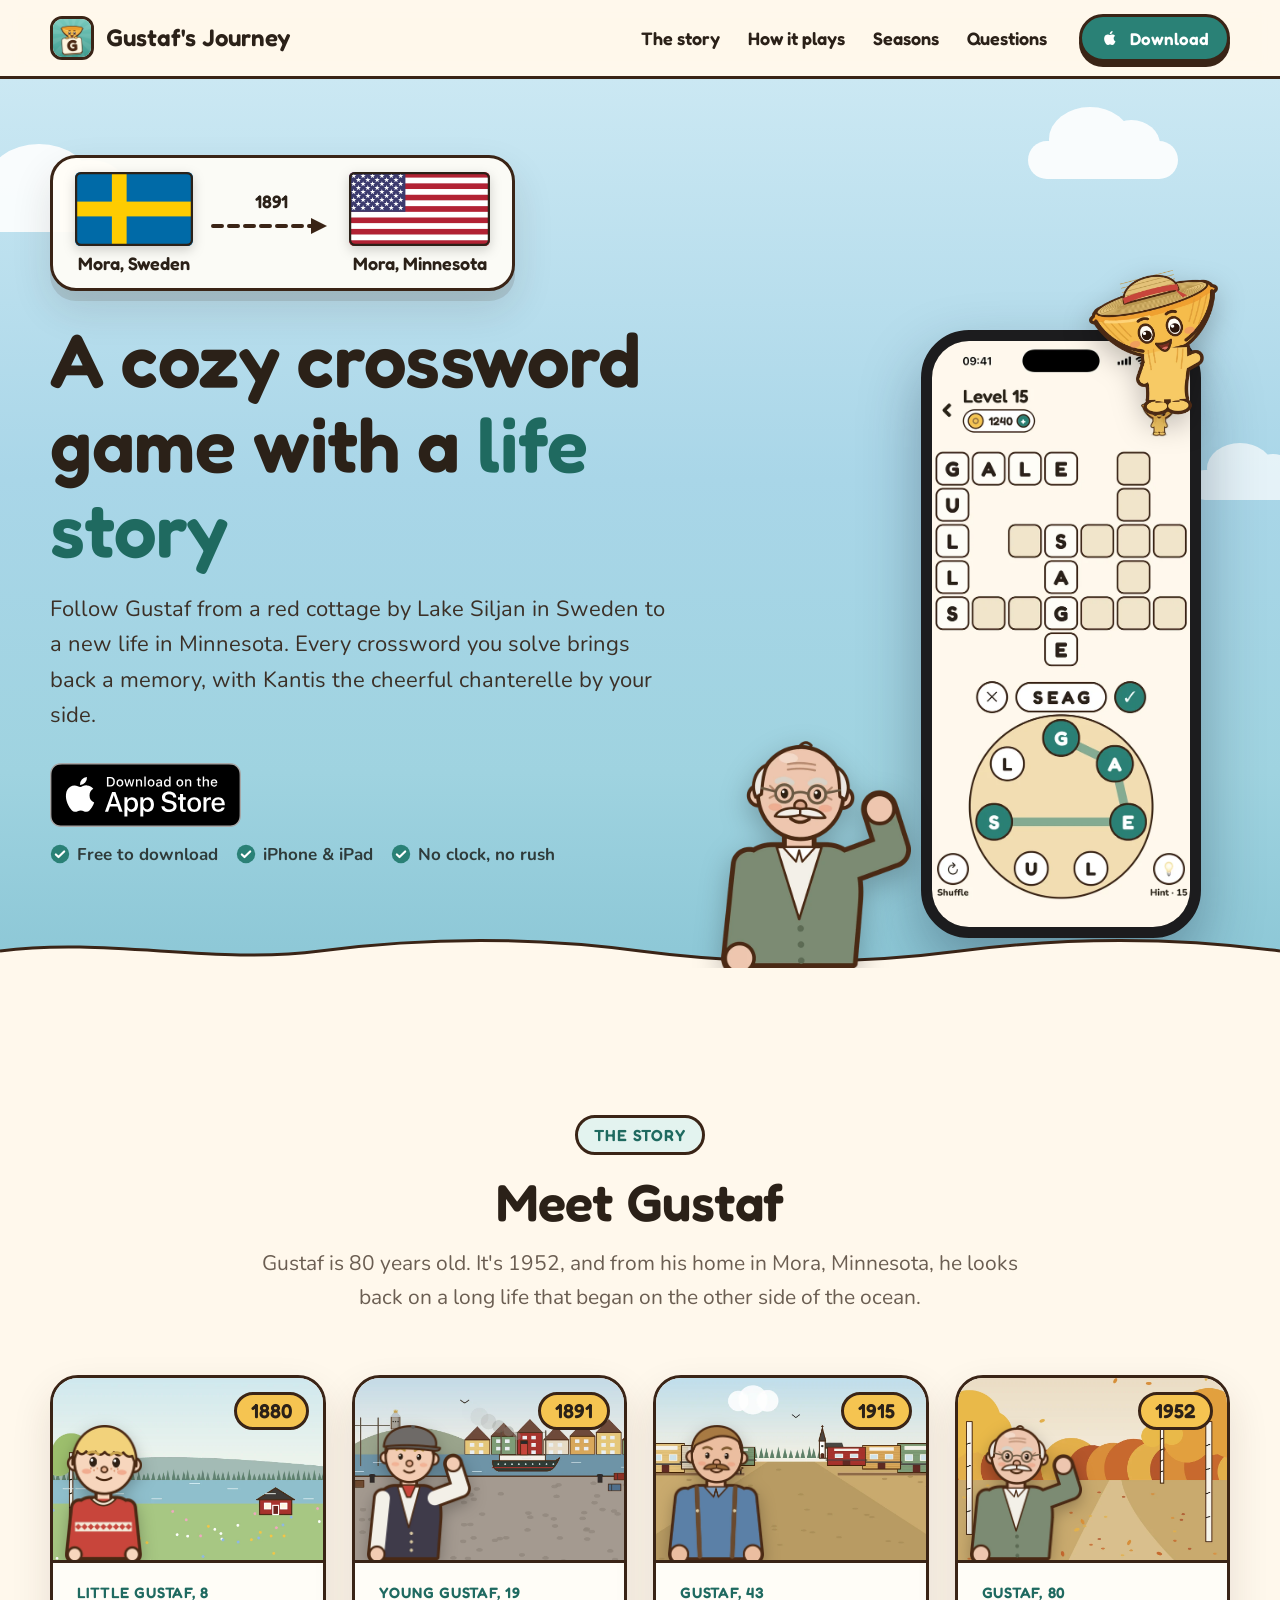
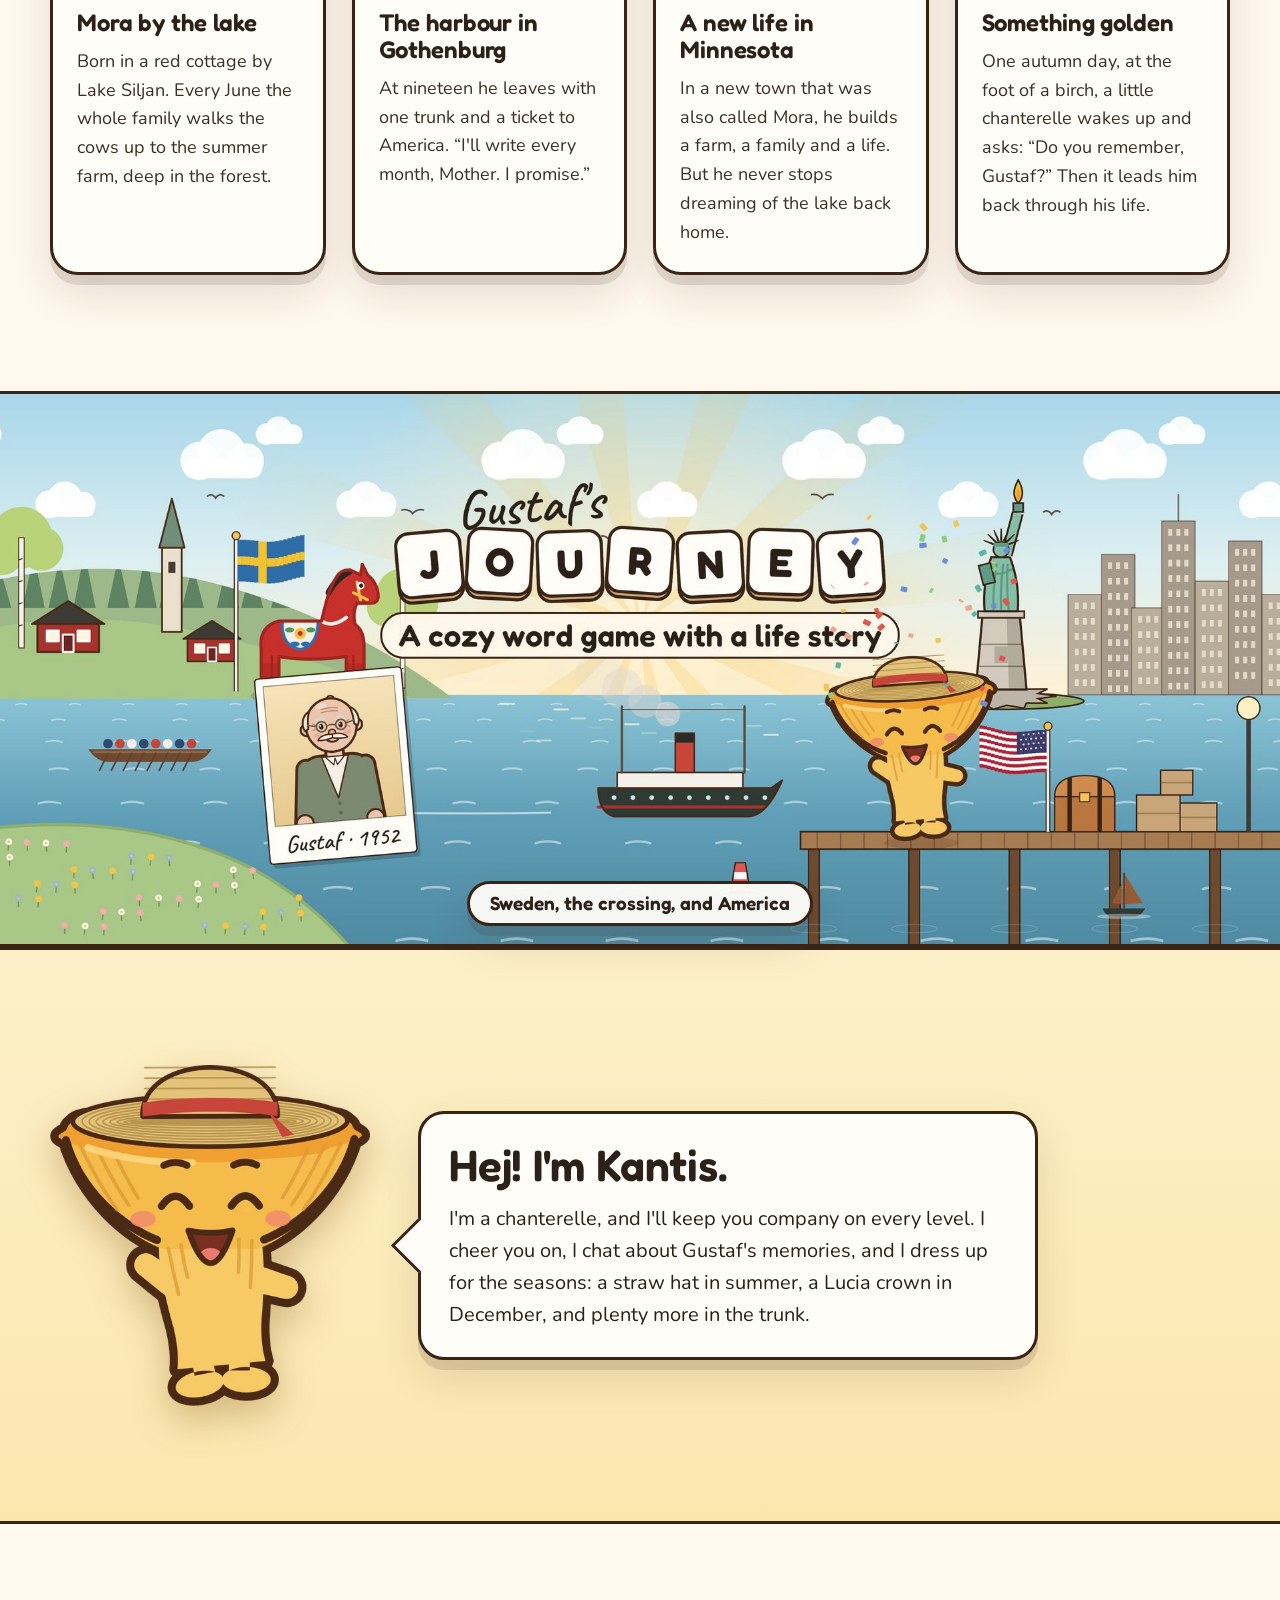
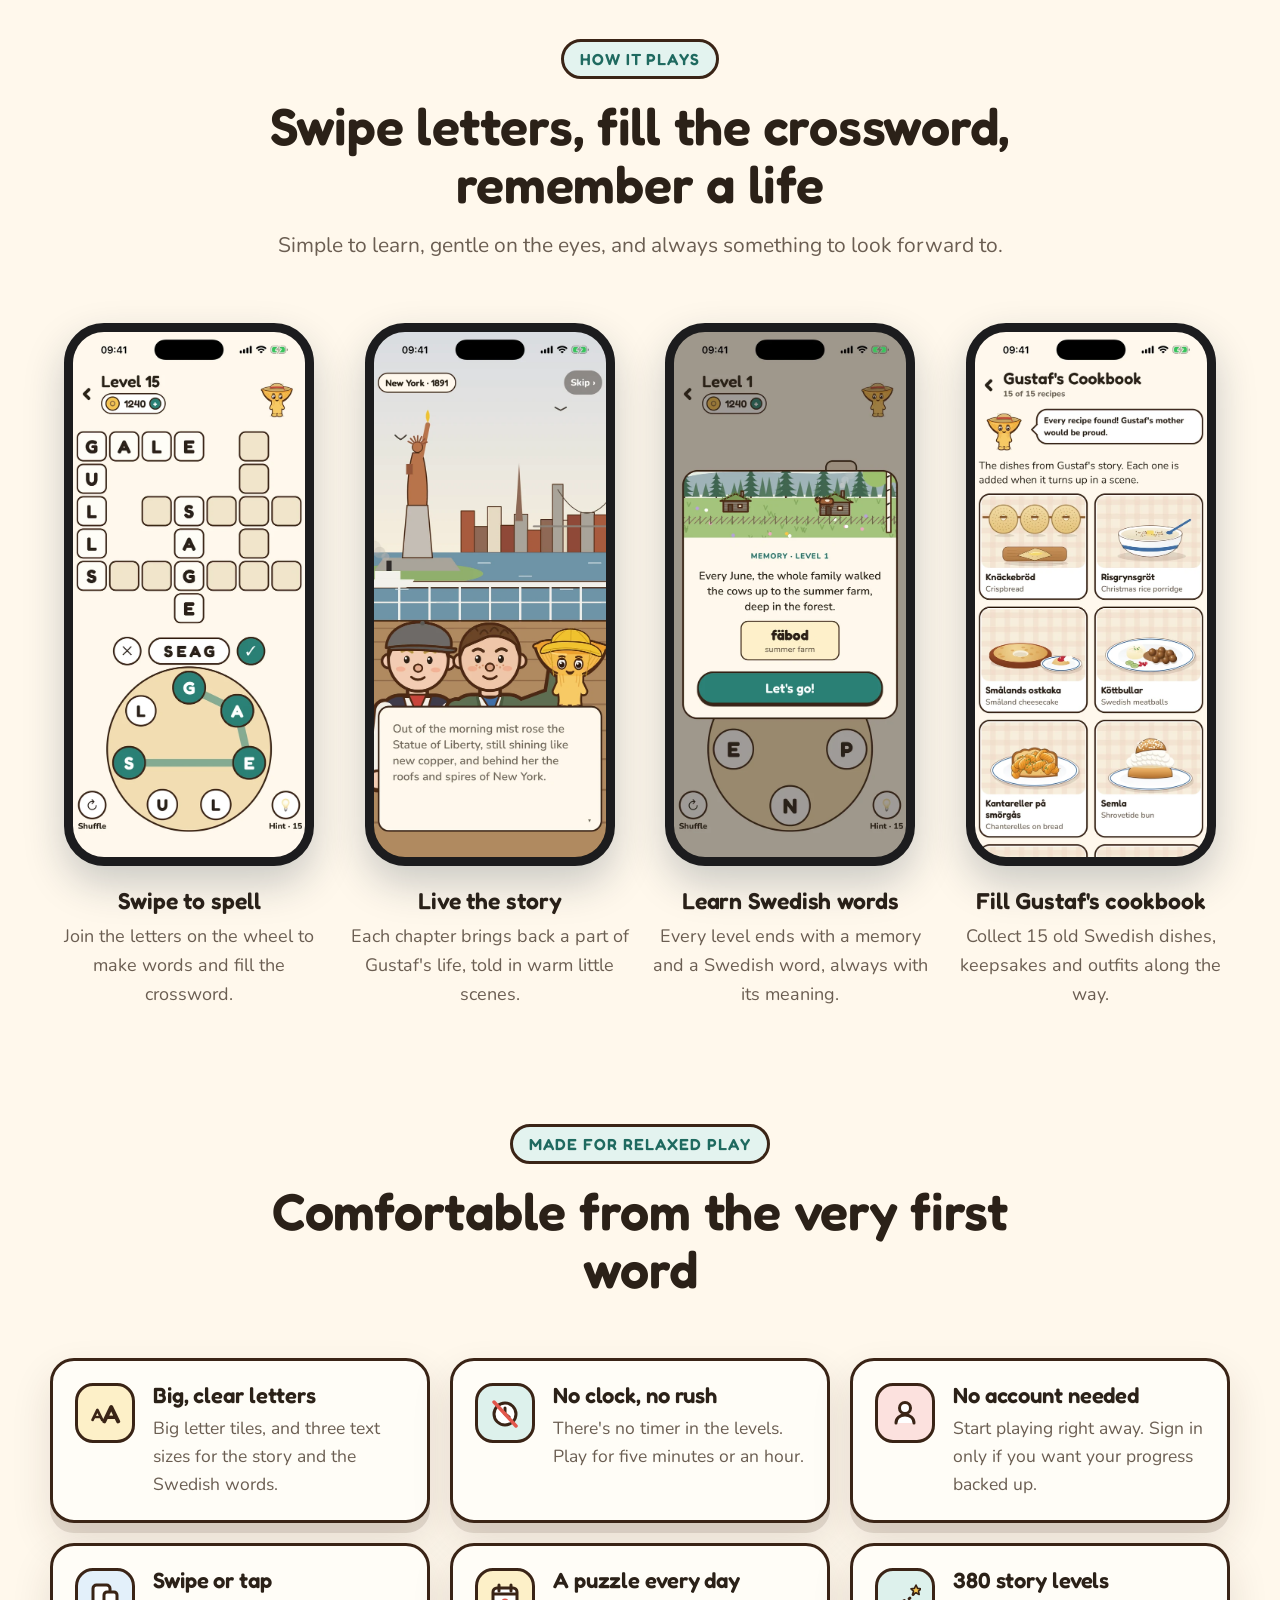
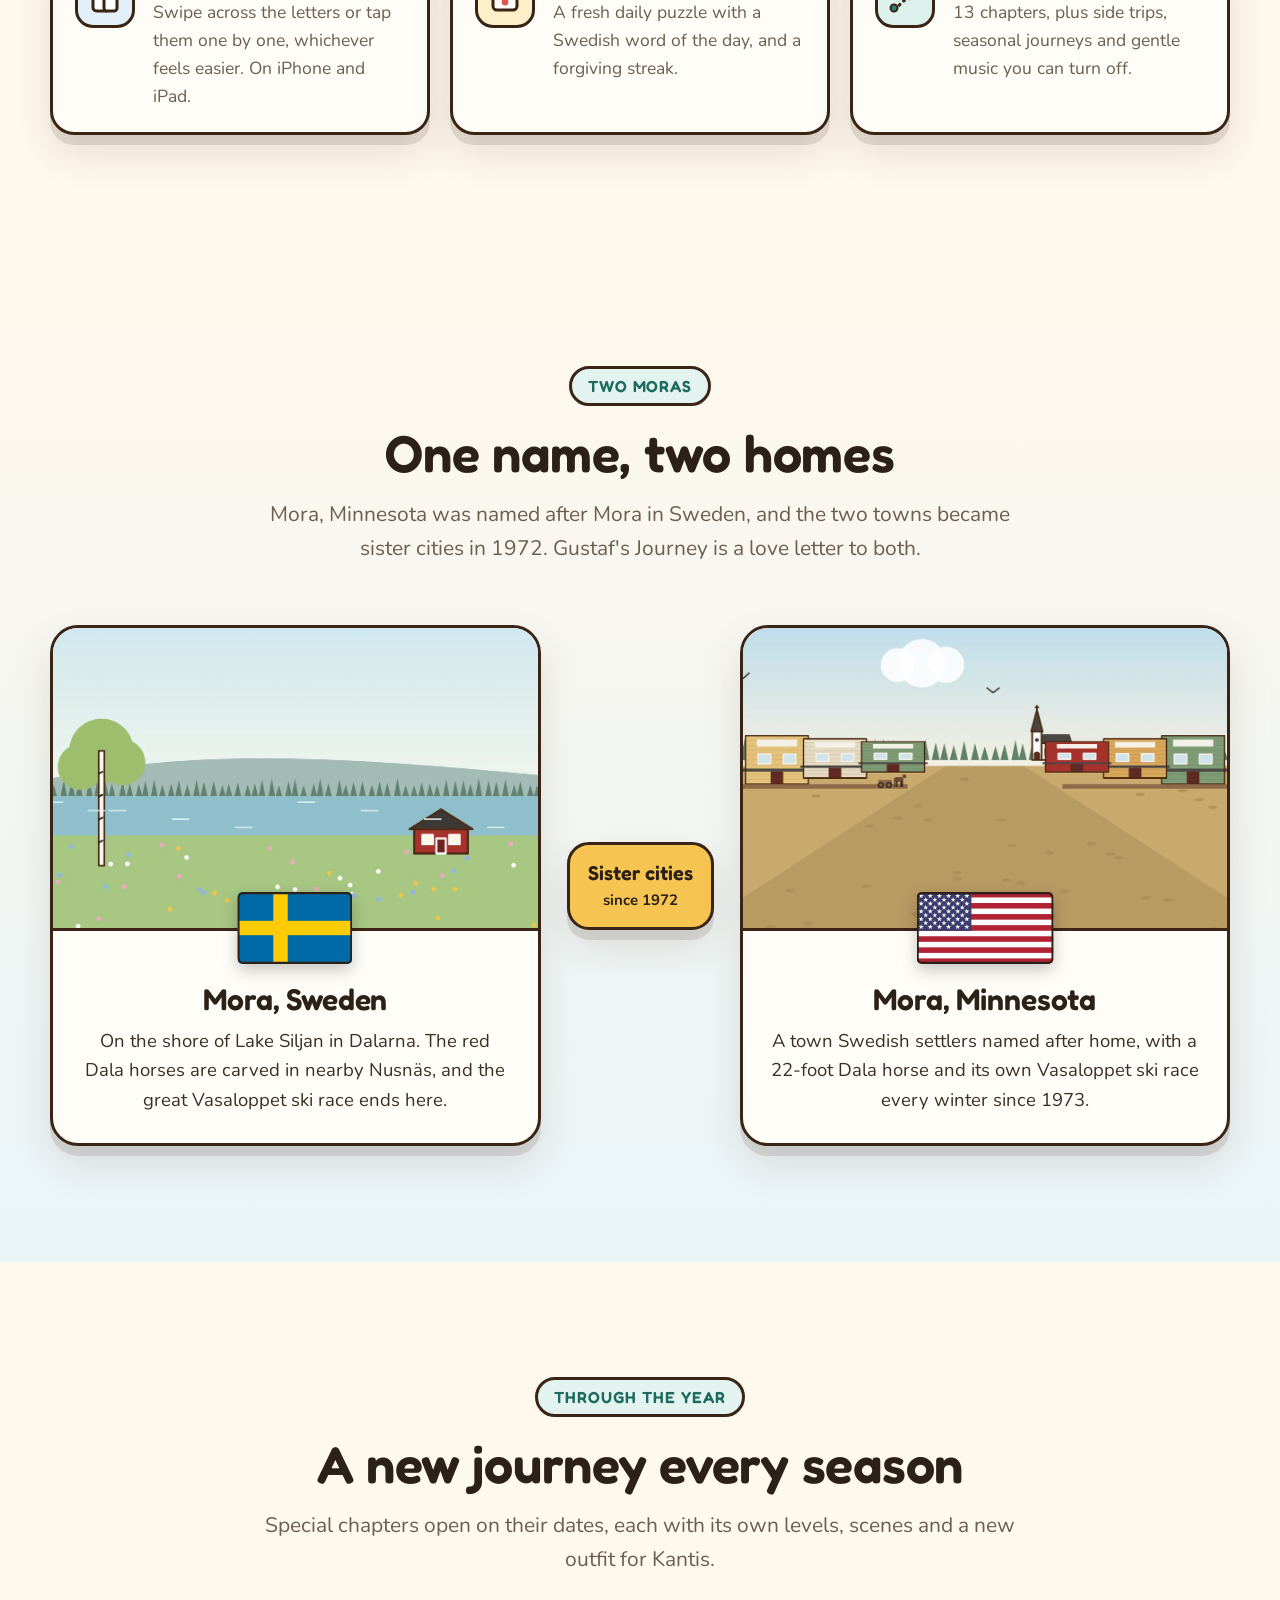
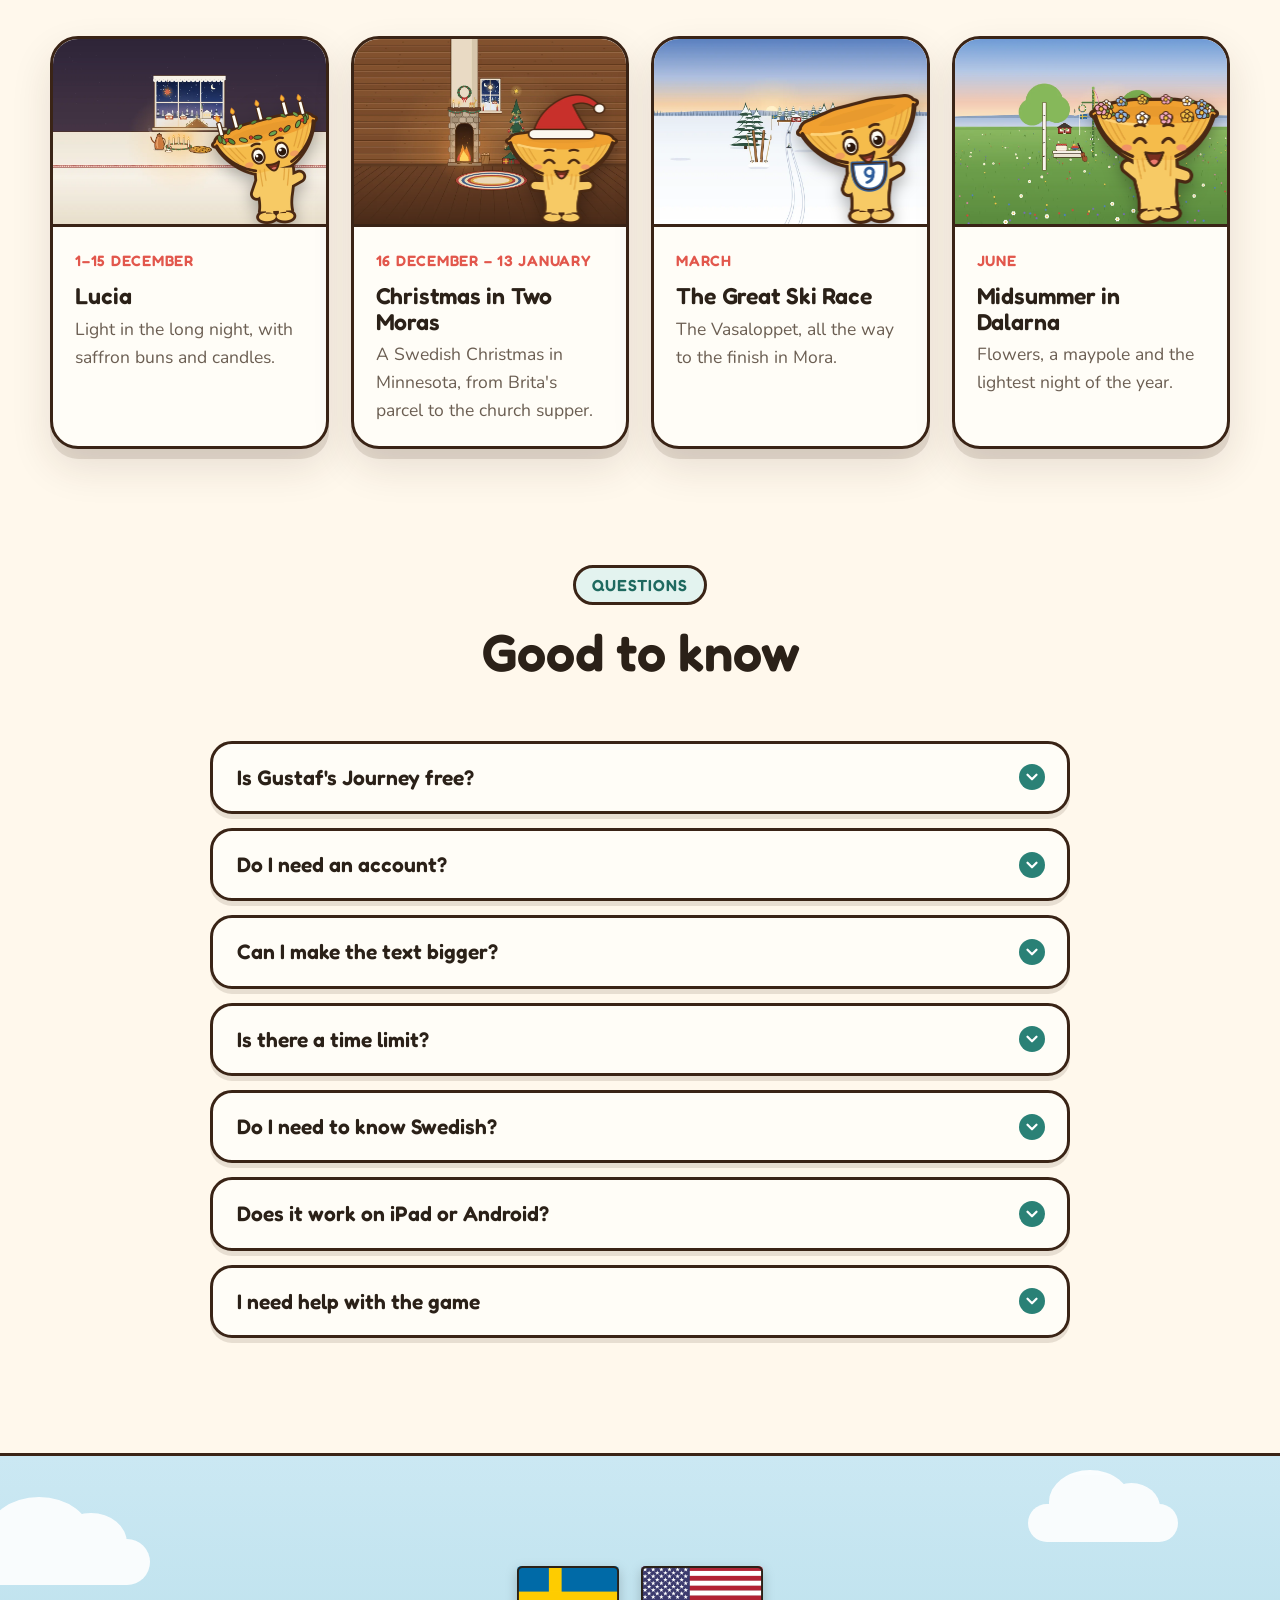
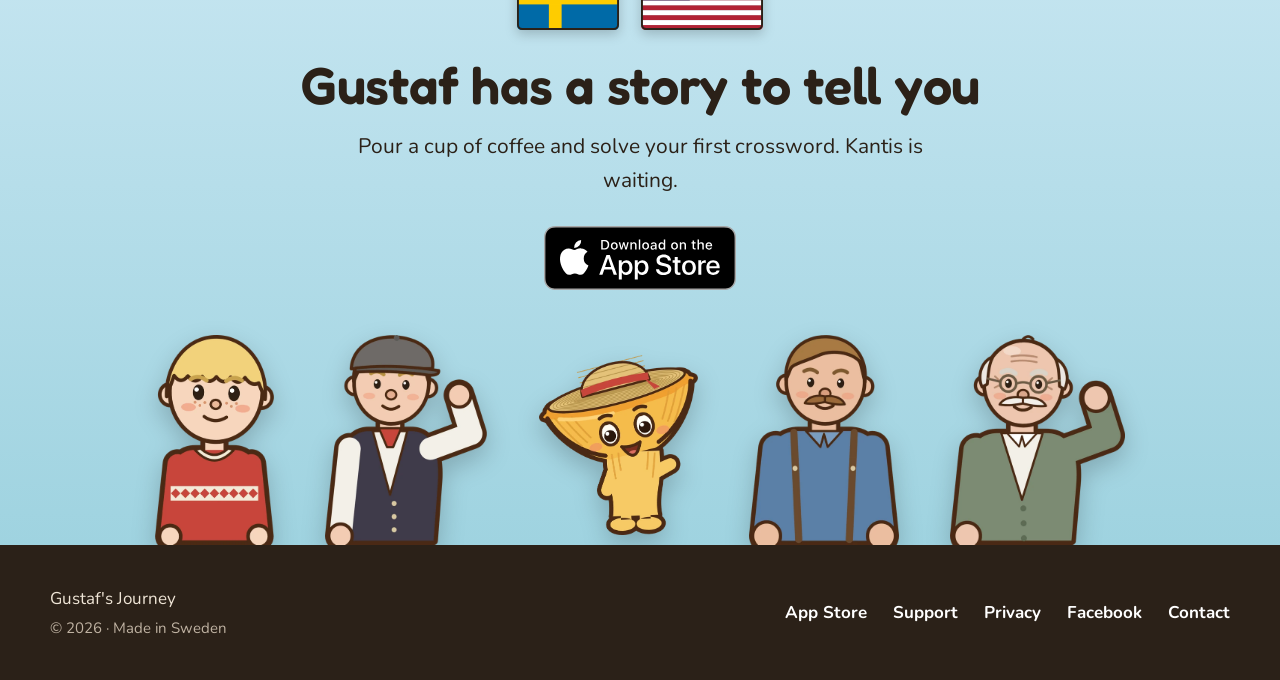
==== commit 4599a271: "Keep the email address out of the page source Removed from the home page and credits; the support an" ====
--- a/index.html
+++ b/index.html
@@ -419,7 +419,7 @@
           <details><summary>Is there a time limit?</summary><p>No. There's no clock in the levels, so you can take as long as you like.</p></details>
           <details><summary>Do I need to know Swedish?</summary><p>Not at all. The game is in English. Along the way you'll pick up Swedish words, each with its English meaning.</p></details>
           <details><summary>Does it work on iPad or Android?</summary><p>It's made for iPhone and iPad. There's no Android version yet.</p></details>
-          <details><summary>I need help with the game</summary><p>We're happy to help. Visit our <a href="support/">support page</a> or write to <a href="mailto:hello@gustafsjourney.com">hello@gustafsjourney.com</a>.</p></details>
+          <details><summary>I need help with the game</summary><p>We're happy to help. Visit our <a href="support/">support page</a> to get in touch.</p></details>
         </div>
       </div>
     </section>
@@ -450,7 +450,7 @@
         <a href="support/">Support</a>
         <a href="privacy/">Privacy</a>
         <a href="https://www.facebook.com/gustafsjourney">Facebook</a>
-        <a href="mailto:hello@gustafsjourney.com">hello@gustafsjourney.com</a>
+        <a href="support/">Contact</a>
       </nav>
     </div>
   </footer>
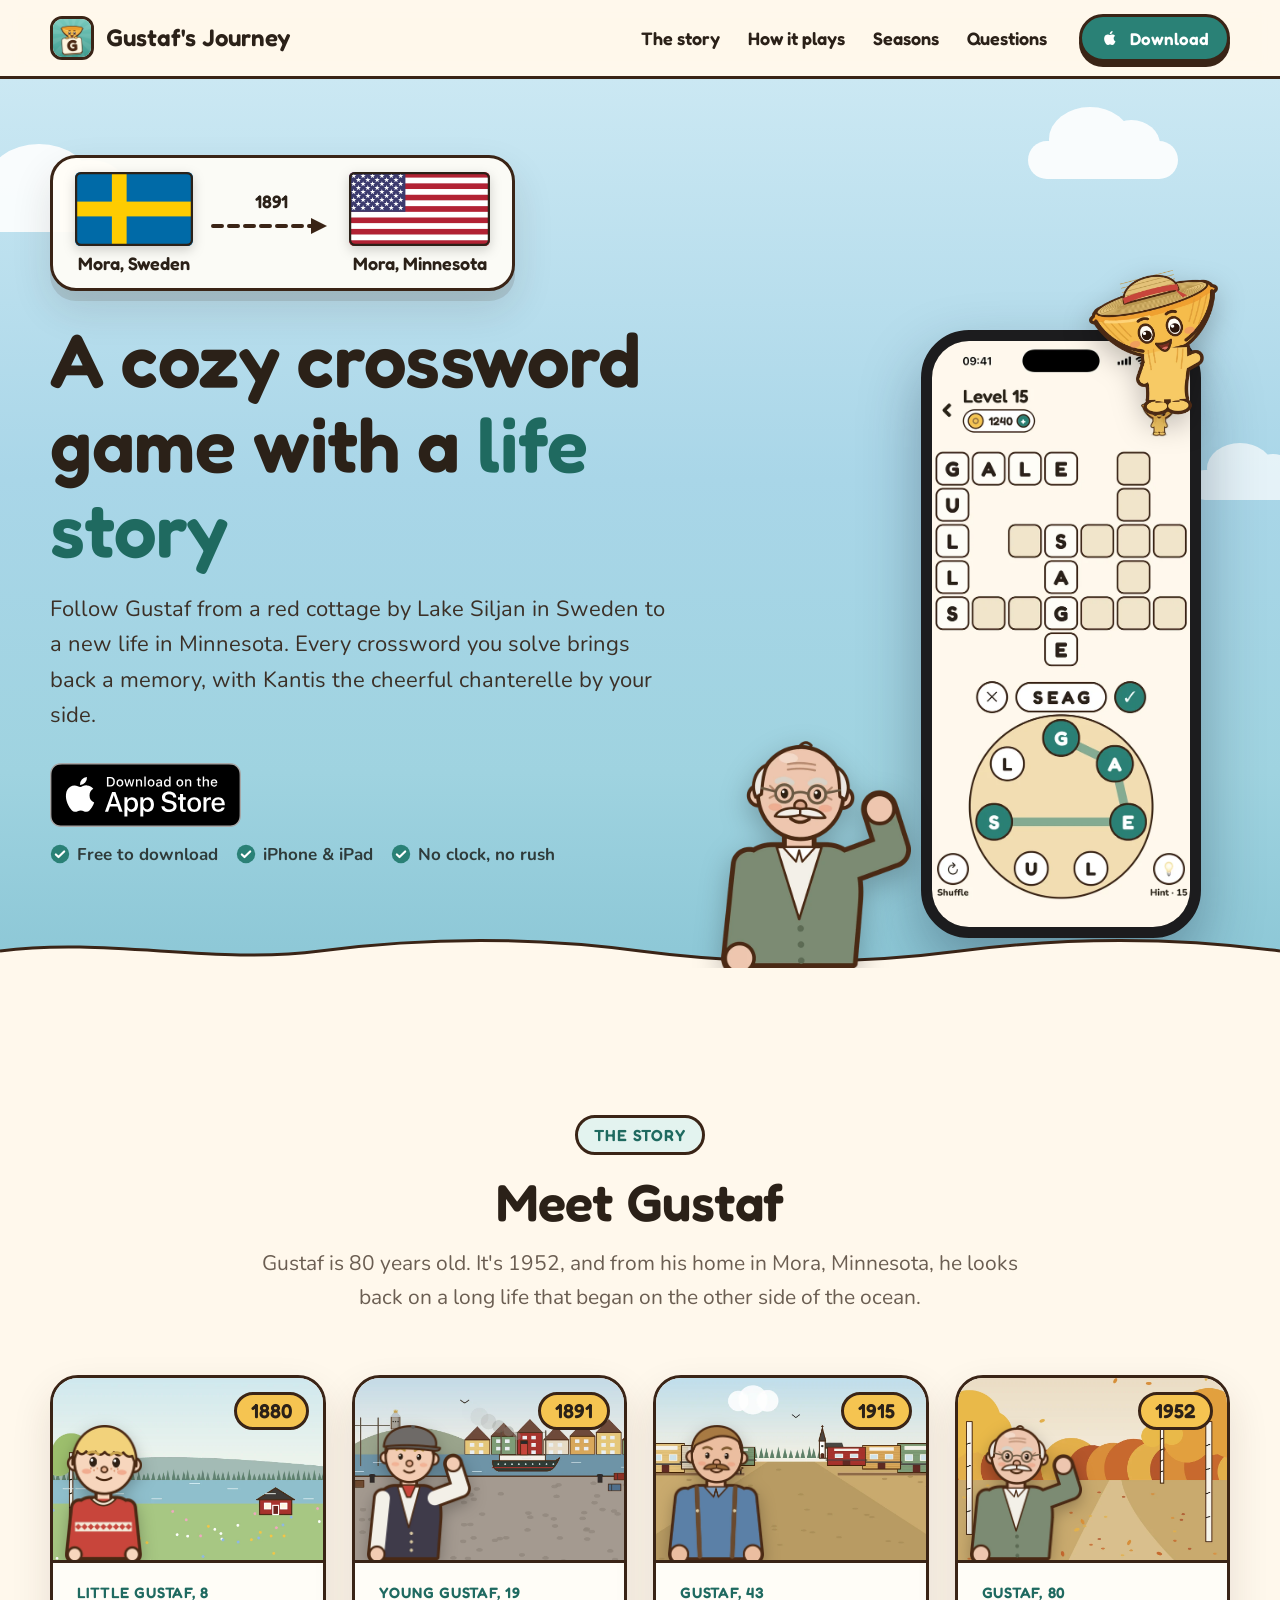
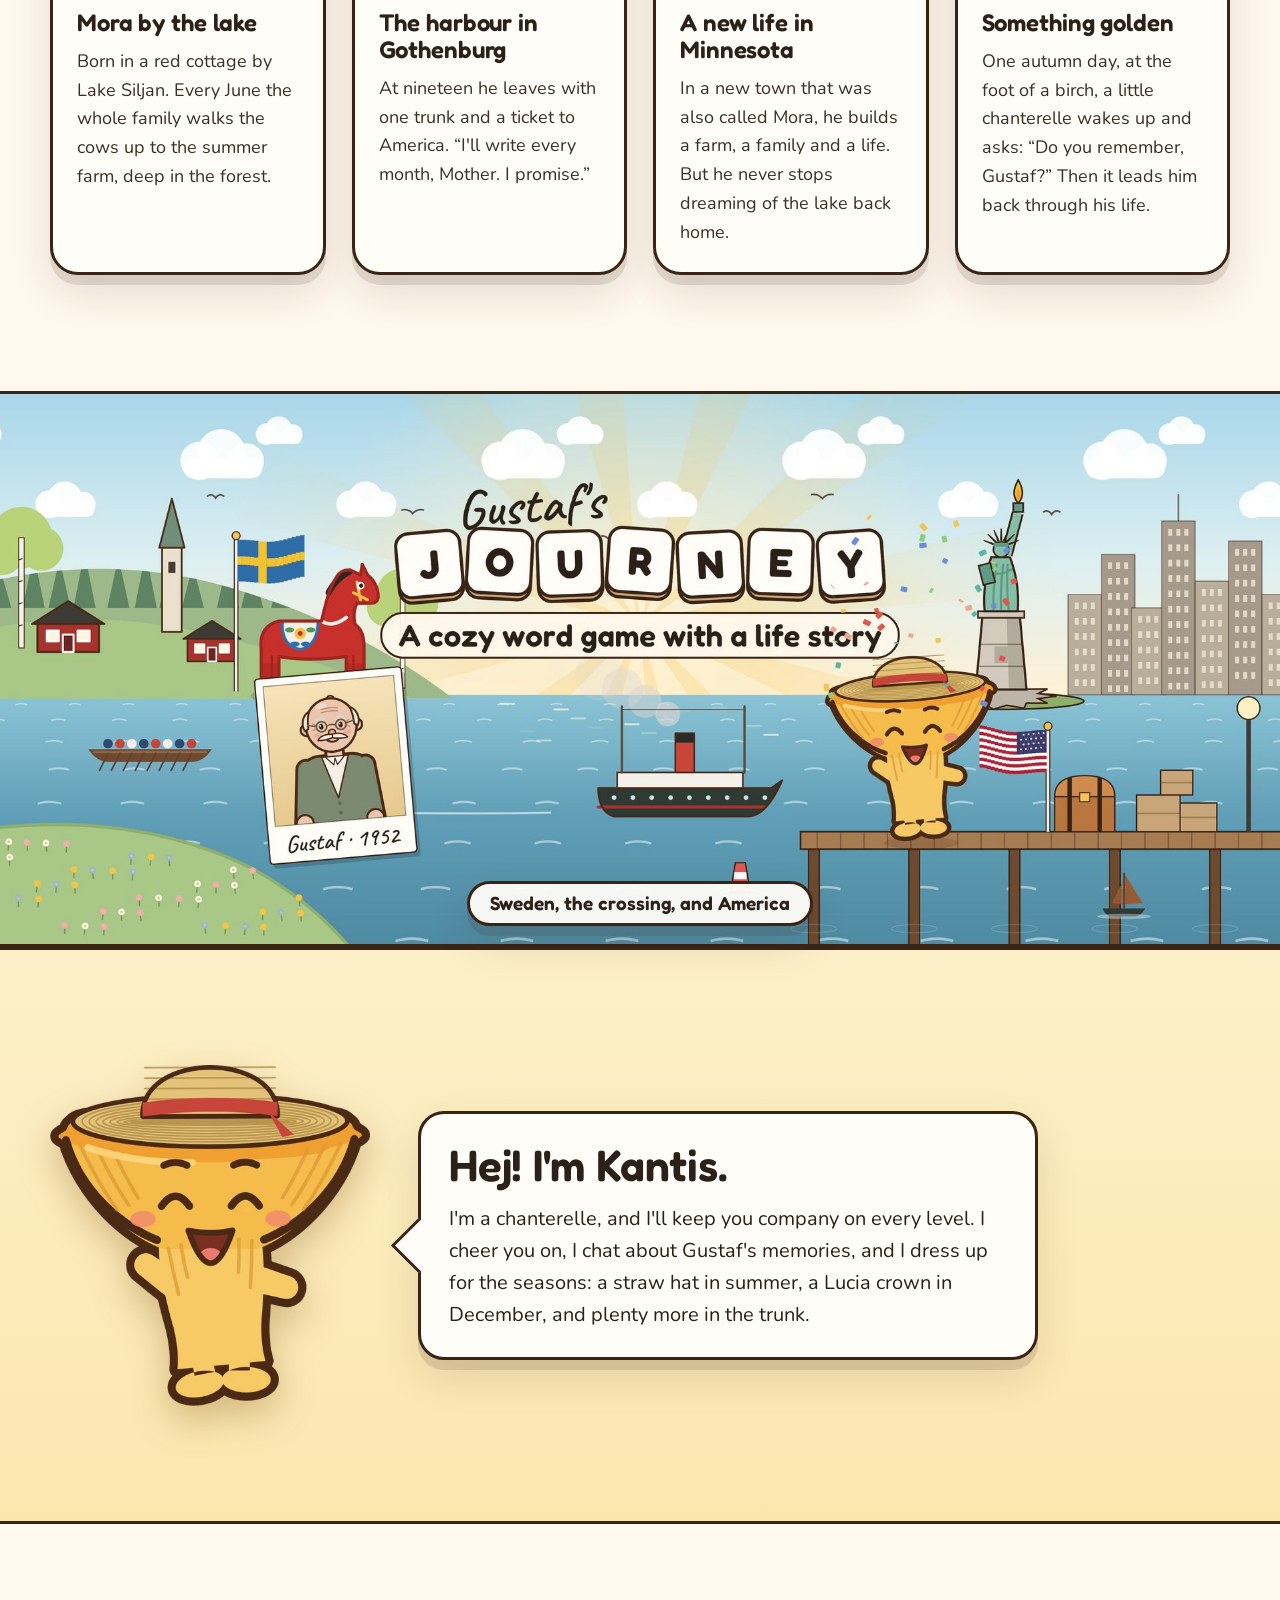
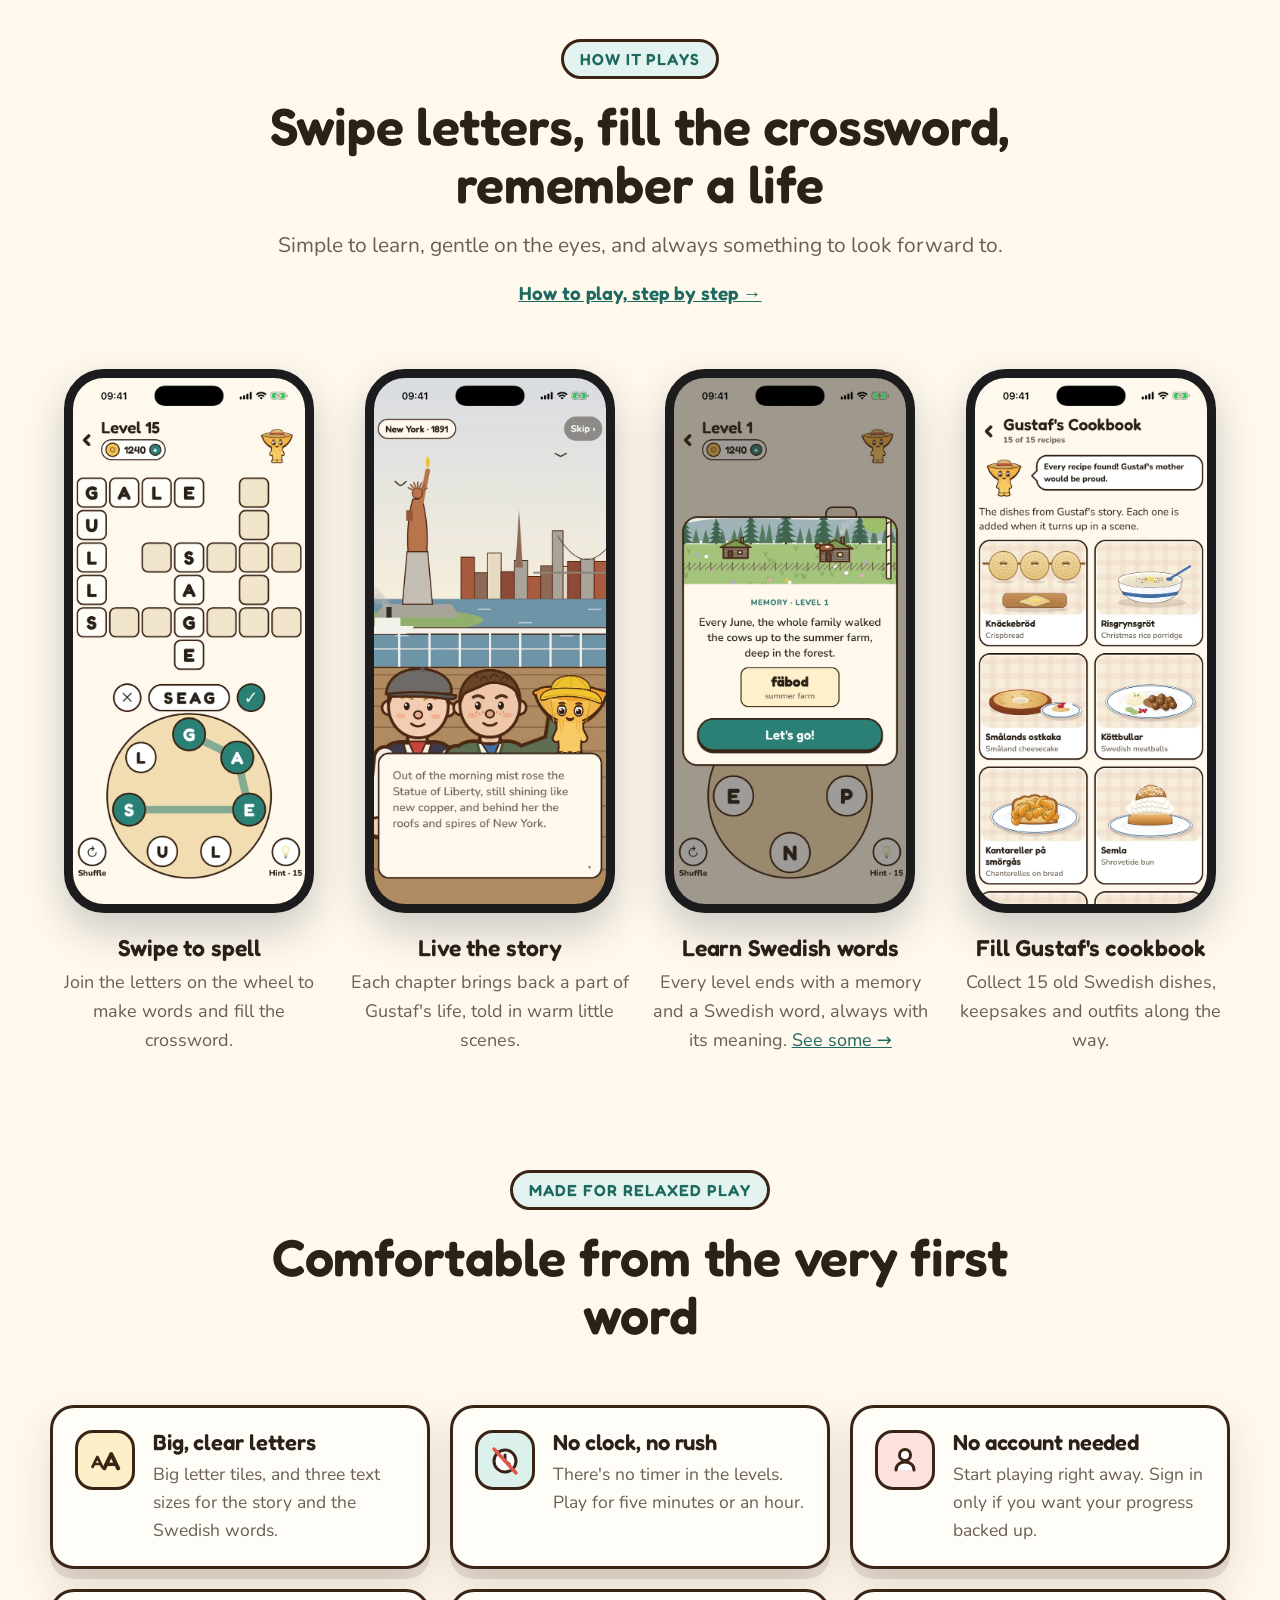
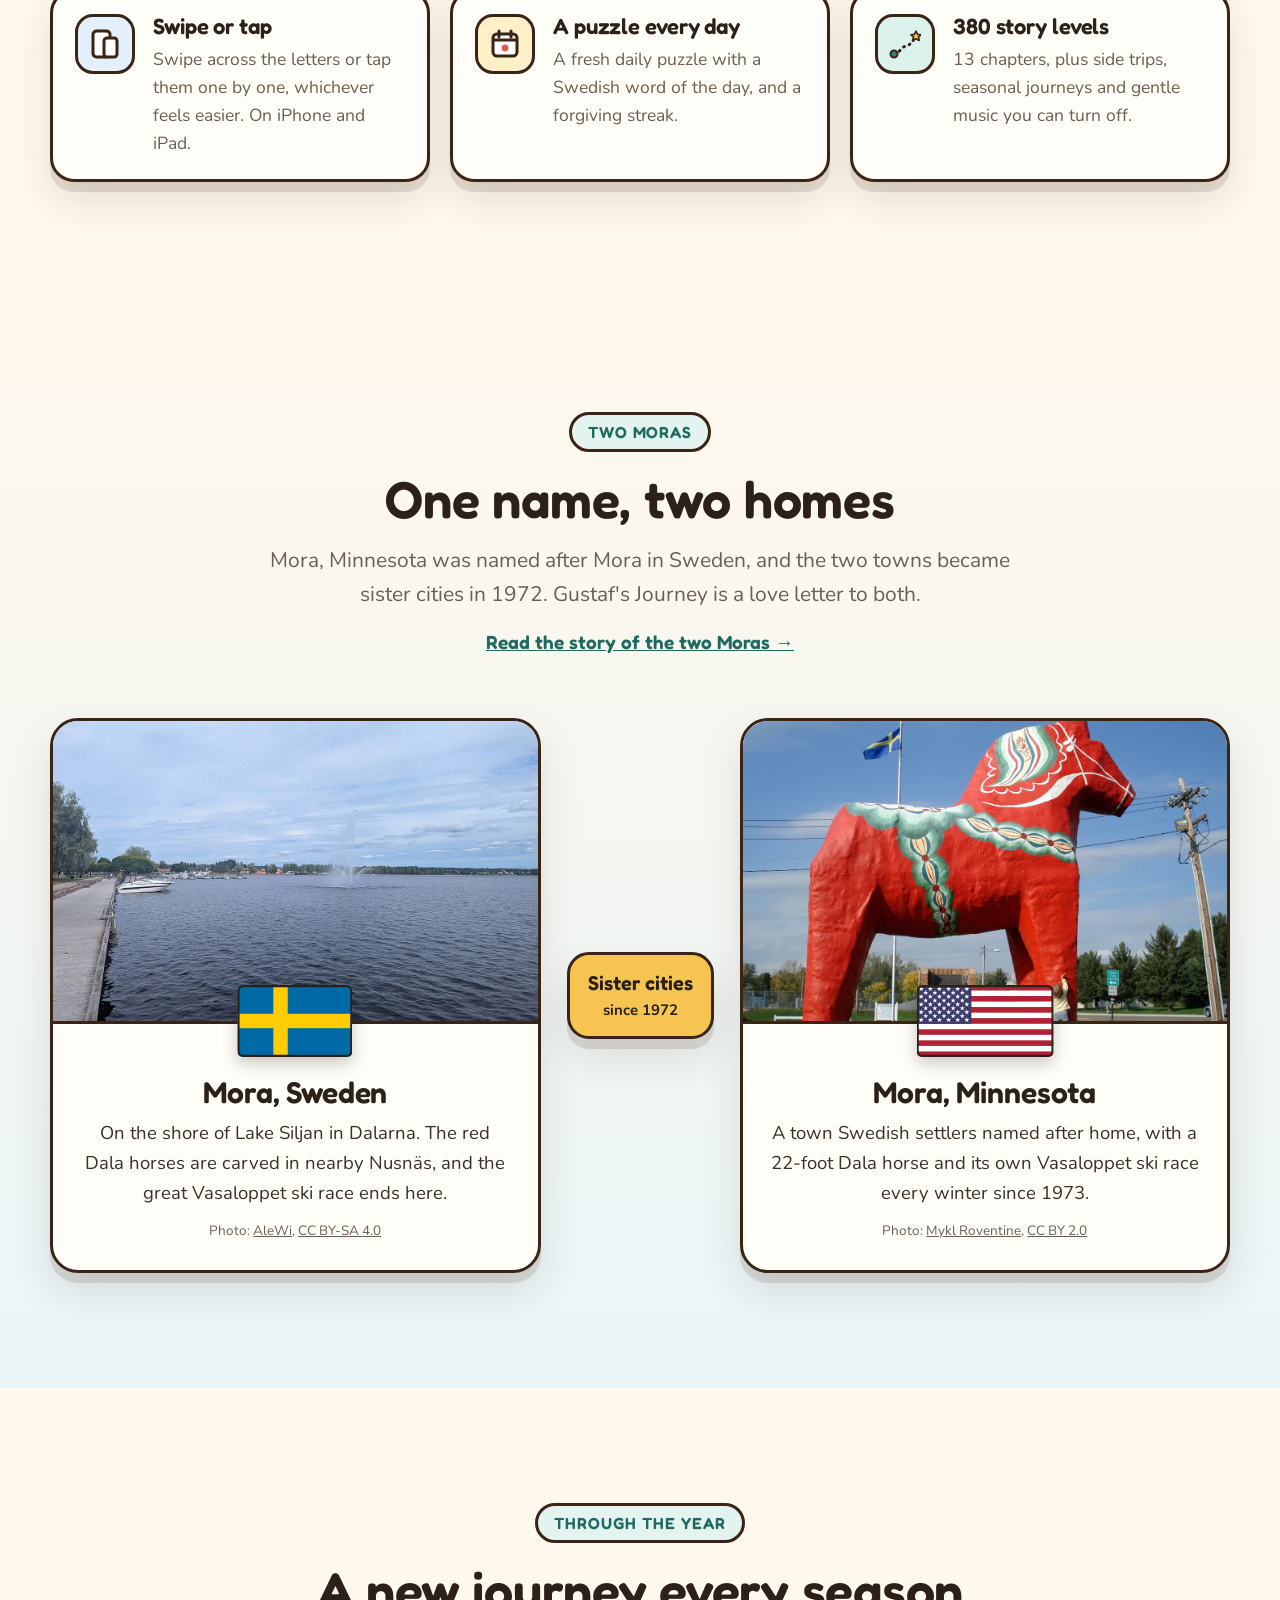
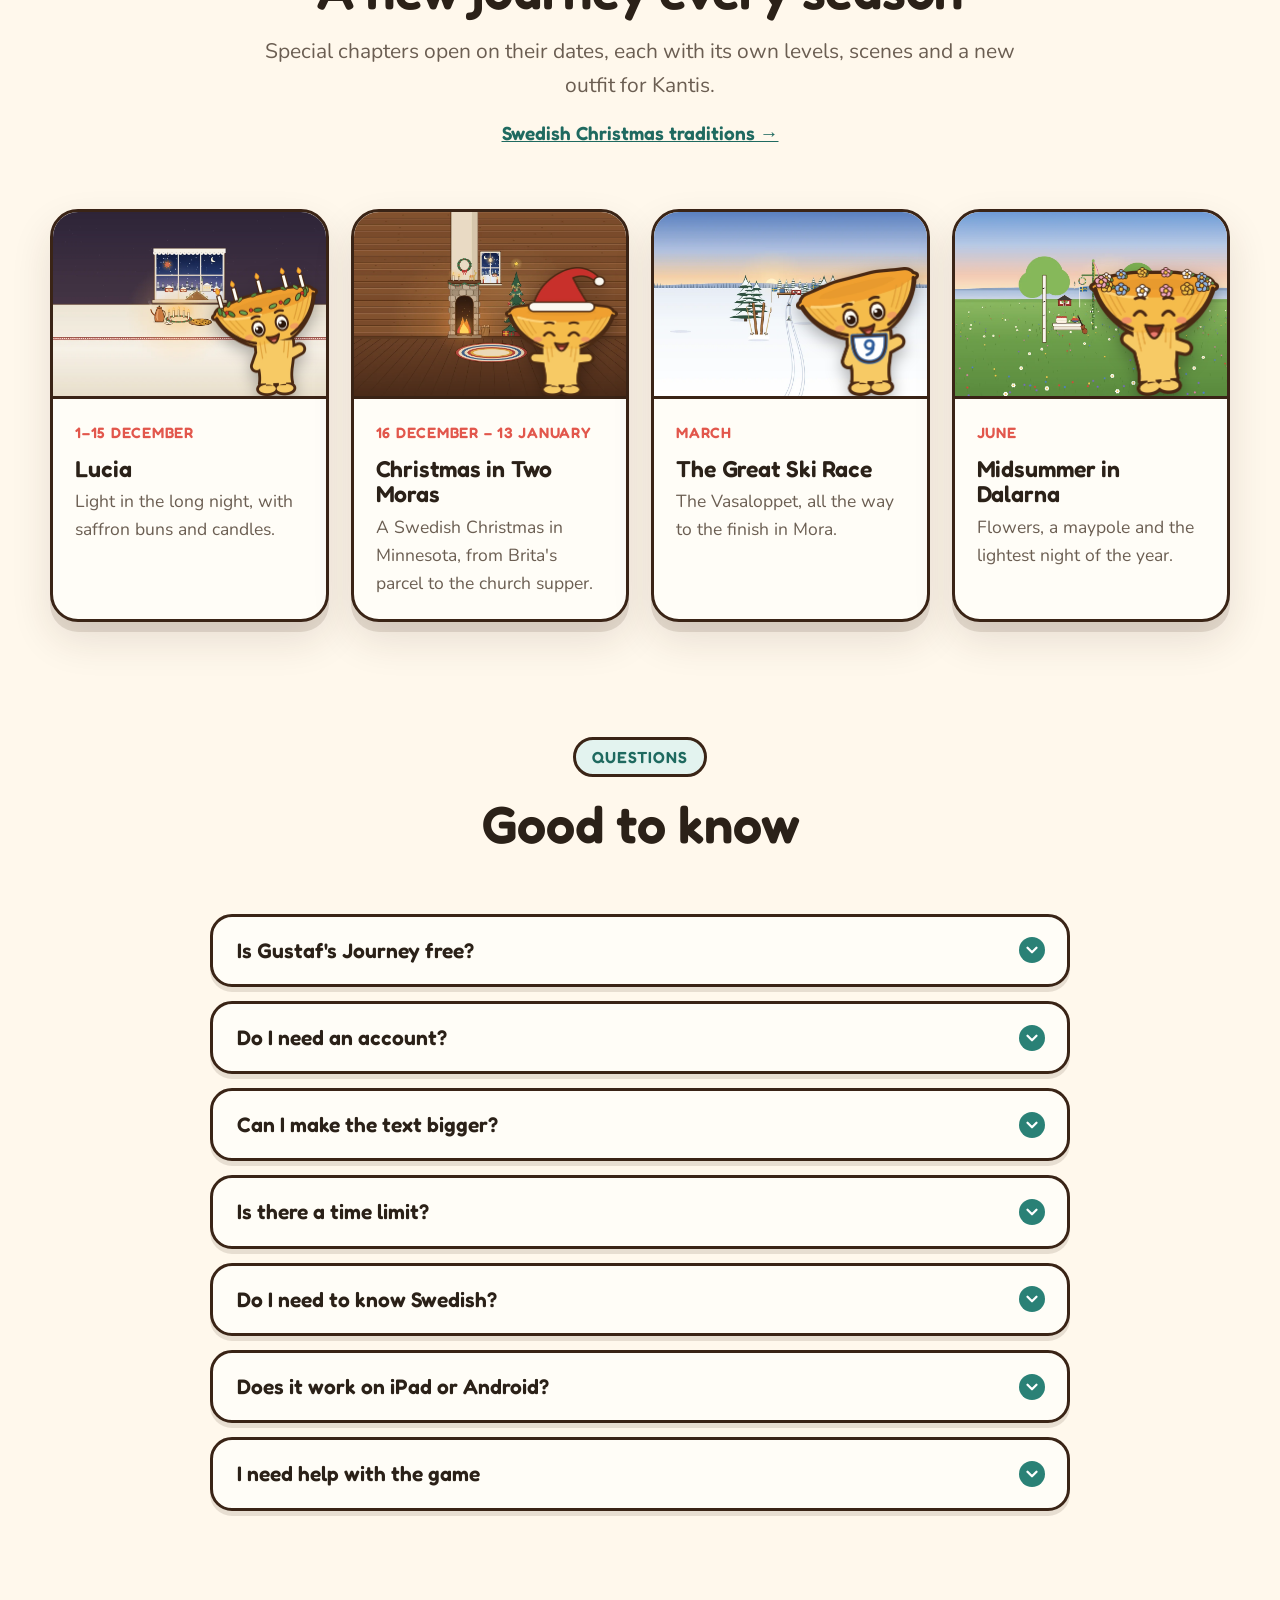
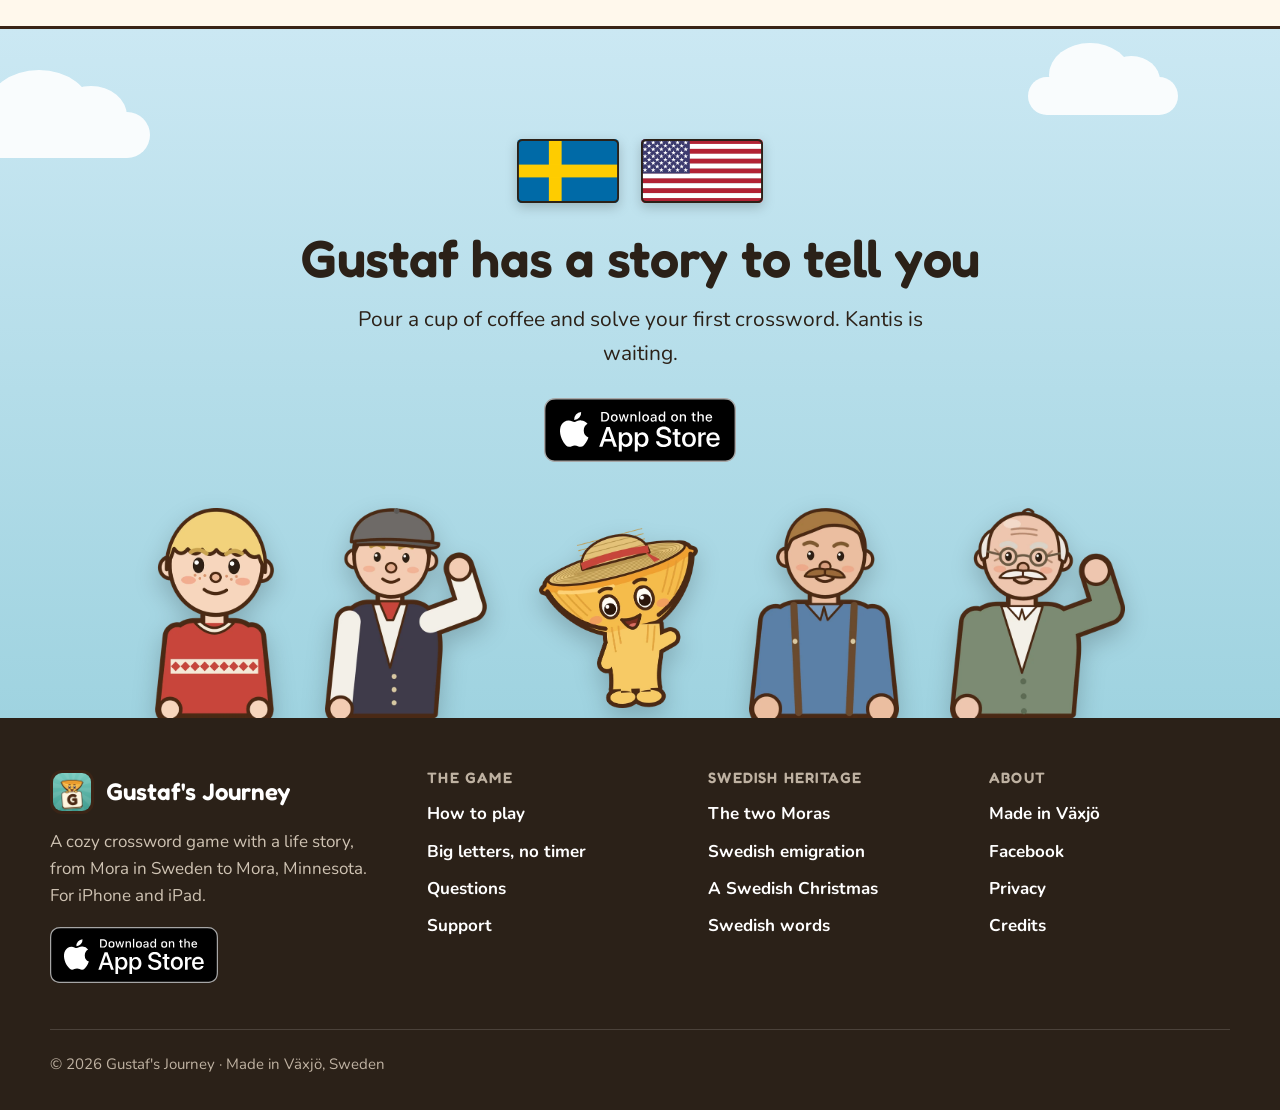
==== commit b4667cb4: "Seven content pages, real photos and sources How to play, word games for seniors, Swedish words, Swe" ====
--- a/index.html
+++ b/index.html
@@ -241,12 +241,20 @@
     @media (max-width: 640px) { .final .cast .wide { display: none; } }
 
     /* Footer */
-    footer { background: var(--ink); color: #EFE5D6; padding: 40px 0 calc(40px + env(safe-area-inset-bottom)); font-size: 17px; }
-    footer .wrap { display: flex; flex-wrap: wrap; gap: 18px 30px; align-items: center; justify-content: space-between; }
-    footer nav { display: flex; flex-wrap: wrap; gap: 14px 26px; }
-    footer a { color: #fff; text-decoration: none; font-weight: 700; }
-    footer a:hover { text-decoration: underline; }
-    footer small { display: block; color: #BFB2A2; font-size: 15px; margin-top: 4px; }
+    footer { background: var(--ink); color: #EFE5D6; padding: 52px 0 calc(34px + env(safe-area-inset-bottom)); font-size: 17px; }
+    .foot { display: grid; gap: 34px 40px; grid-template-columns: 1fr; }
+    @media (min-width: 760px) { .foot { grid-template-columns: 1.4fr 1fr 1fr 1fr; } }
+    .foot .brand { color: #fff; }
+    .foot p { margin: 14px 0 18px; color: #CFC3B3; max-width: 22em; }
+    .foot nav { display: flex; flex-direction: column; gap: 10px; }
+    .foot h2 { font-size: 15px; letter-spacing: .08em; text-transform: uppercase; color: #BFB2A2; margin-bottom: 4px; }
+    .foot a { color: #fff; text-decoration: none; font-weight: 700; }
+    .foot a:hover { text-decoration: underline; }
+    .foot .store-badge img { height: 56px; }
+    .foot-bottom { margin-top: 38px; padding-top: 22px; border-top: 1px solid rgba(255, 255, 255, .15); color: #BFB2A2; font-size: 15px; }
+    .town .credit { display: block; margin-top: 12px; font-size: 13.5px; color: var(--muted); }
+    .town .credit a { color: inherit; }
+    .more-link { display: inline-block; margin-top: 18px; font: 600 19px/1.3 "Fredoka", sans-serif; color: var(--teal-dark); }
   </style>
 </head>
 <body>
@@ -342,11 +350,12 @@
           <span class="eyebrow">How it plays</span>
           <h2 id="play-title">Swipe letters, fill the crossword, remember a life</h2>
           <p>Simple to learn, gentle on the eyes, and always something to look forward to.</p>
+          <a class="more-link" href="how-to-play/">How to play, step by step →</a>
         </div>
         <div class="plays">
           <div class="play"><div class="phone"><img src="img/screen-level.webp" alt="A crossword level with the letter wheel" width="640" height="1391" loading="lazy"></div><h3>Swipe to spell</h3><p>Join the letters on the wheel to make words and fill the crossword.</p></div>
           <div class="play"><div class="phone"><img src="img/screen-story.webp" alt="A story scene: Gustaf and a friend arrive in New York in 1891 with Kantis" width="640" height="1391" loading="lazy"></div><h3>Live the story</h3><p>Each chapter brings back a part of Gustaf's life, told in warm little scenes.</p></div>
-          <div class="play"><div class="phone"><img src="img/screen-card.webp" alt="A memory card with the Swedish word fäbod, summer farm" width="640" height="1391" loading="lazy"></div><h3>Learn Swedish words</h3><p>Every level ends with a memory and a Swedish word, always with its meaning.</p></div>
+          <div class="play"><div class="phone"><img src="img/screen-card.webp" alt="A memory card with the Swedish word fäbod, summer farm" width="640" height="1391" loading="lazy"></div><h3>Learn Swedish words</h3><p>Every level ends with a memory and a Swedish word, always with its meaning. <a href="swedish-words/">See some →</a></p></div>
           <div class="play"><div class="phone"><img src="img/screen-cookbook.webp" alt="Gustaf's Cookbook with Swedish dishes like crispbread and meatballs" width="640" height="1391" loading="lazy"></div><h3>Fill Gustaf's cookbook</h3><p>Collect 15 old Swedish dishes, keepsakes and outfits along the way.</p></div>
         </div>
       </div>
@@ -375,16 +384,17 @@
           <span class="eyebrow">Two Moras</span>
           <h2 id="moras-title">One name, two homes</h2>
           <p>Mora, Minnesota was named after Mora in Sweden, and the two towns became sister cities in 1972. Gustaf's Journey is a love letter to both.</p>
+          <a class="more-link" href="mora-minnesota/">Read the story of the two Moras →</a>
         </div>
         <div class="twin">
           <article class="town">
-            <div class="scene"><img src="img/scene-siljan.webp" alt="Lake Siljan with a red Swedish cottage" width="1080" height="675" loading="lazy"><img class="flag" src="img/flag-se.svg" alt="Flag of Sweden" width="160" height="100"></div>
-            <div class="body"><h3>Mora, Sweden</h3><p>On the shore of Lake Siljan in Dalarna. The red Dala horses are carved in nearby Nusnäs, and the great Vasaloppet ski race ends here.</p></div>
+            <div class="scene"><img src="img/photo-siljan-mora.webp" alt="Lake Siljan from the waterfront in Mora, with a fountain and boats" width="1200" height="904" loading="lazy"><img class="flag" src="img/flag-se.svg" alt="Flag of Sweden" width="160" height="100"></div>
+            <div class="body"><h3>Mora, Sweden</h3><p>On the shore of Lake Siljan in Dalarna. The red Dala horses are carved in nearby Nusnäs, and the great Vasaloppet ski race ends here.</p><span class="credit">Photo: <a href="https://commons.wikimedia.org/wiki/File:Siljan,_Mora_-_20260710_-_06.jpg" rel="noopener">AleWi</a>, <a href="https://creativecommons.org/licenses/by-sa/4.0" rel="noopener license">CC BY-SA 4.0</a></span></div>
           </article>
           <div class="bridge"><span>Sister cities<small>since 1972</small></span></div>
           <article class="town">
-            <div class="scene"><img src="img/scene-mora-mn.webp" alt="Main street in Mora, Minnesota" width="1080" height="675" loading="lazy"><img class="flag" src="img/flag-us.svg" alt="Flag of the United States" width="190" height="100"></div>
-            <div class="body"><h3>Mora, Minnesota</h3><p>A town Swedish settlers named after home, with a 22-foot Dala horse and its own Vasaloppet ski race every winter since 1973.</p></div>
+            <div class="scene"><img src="img/photo-mora-mn-dala-horse.webp" alt="The 22-foot red Dala horse in Mora, Minnesota, under a Swedish flag" width="1200" height="932" loading="lazy"><img class="flag" src="img/flag-us.svg" alt="Flag of the United States" width="190" height="100"></div>
+            <div class="body"><h3>Mora, Minnesota</h3><p>A town Swedish settlers named after home, with a 22-foot Dala horse and its own Vasaloppet ski race every winter since 1973.</p><span class="credit">Photo: <a href="https://commons.wikimedia.org/wiki/File:Dala_horse-Mora,_Minnesota-20070929.jpg" rel="noopener">Mykl Roventine</a>, <a href="https://creativecommons.org/licenses/by/2.0" rel="noopener license">CC BY 2.0</a></span></div>
           </article>
         </div>
       </div>
@@ -396,6 +406,7 @@
           <span class="eyebrow">Through the year</span>
           <h2 id="seasons-title">A new journey every season</h2>
           <p>Special chapters open on their dates, each with its own levels, scenes and a new outfit for Kantis.</p>
+          <a class="more-link" href="swedish-christmas/">Swedish Christmas traditions →</a>
         </div>
         <div class="seasons">
           <article class="season"><div class="scene"><img src="img/scene-lucia.webp" alt="A winter window with candles and saffron buns" width="1080" height="675" loading="lazy"><img class="who" src="img/kantis-lucia.webp" alt="Kantis wearing a Lucia crown of candles" width="428" height="520" loading="lazy"></div><div class="body"><span class="when">1–15 December</span><h3>Lucia</h3><p>Light in the long night, with saffron buns and candles.</p></div></article>
@@ -443,16 +454,17 @@
   </main>
 
   <footer>
-    <div class="wrap">
-      <div>Gustaf's Journey<small>© 2026 · Made in Sweden</small></div>
-      <nav aria-label="Footer">
-        <a href="https://apps.apple.com/app/apple-store/id6825813658?pt=121666913&amp;ct=website&amp;mt=8">App Store</a>
-        <a href="support/">Support</a>
-        <a href="privacy/">Privacy</a>
-        <a href="https://www.facebook.com/gustafsjourney">Facebook</a>
-        <a href="support/">Contact</a>
-      </nav>
+    <div class="wrap foot">
+      <div>
+        <a class="brand" href="#top"><img src="apple-touch-icon.png" alt="" width="44" height="44">Gustaf's Journey</a>
+        <p>A cozy crossword game with a life story, from Mora in Sweden to Mora, Minnesota. For iPhone and iPad.</p>
+        <a class="store-badge" href="https://apps.apple.com/app/apple-store/id6825813658?pt=121666913&amp;ct=website&amp;mt=8"><img src="app-store-badge.svg" alt="Download on the App Store" width="168" height="56"></a>
+      </div>
+      <nav aria-label="The game"><h2>The game</h2><a href="how-to-play/">How to play</a><a href="word-games-for-seniors/">Big letters, no timer</a><a href="#faq">Questions</a><a href="support/">Support</a></nav>
+      <nav aria-label="Swedish heritage"><h2>Swedish heritage</h2><a href="mora-minnesota/">The two Moras</a><a href="swedish-emigration/">Swedish emigration</a><a href="swedish-christmas/">A Swedish Christmas</a><a href="swedish-words/">Swedish words</a></nav>
+      <nav aria-label="About"><h2>About</h2><a href="about/">Made in Växjö</a><a href="https://www.facebook.com/gustafsjourney">Facebook</a><a href="privacy/">Privacy</a><a href="credits/">Credits</a></nav>
     </div>
+    <div class="wrap foot-bottom">© 2026 Gustaf's Journey · Made in Växjö, Sweden</div>
   </footer>
 </body>
 </html>
